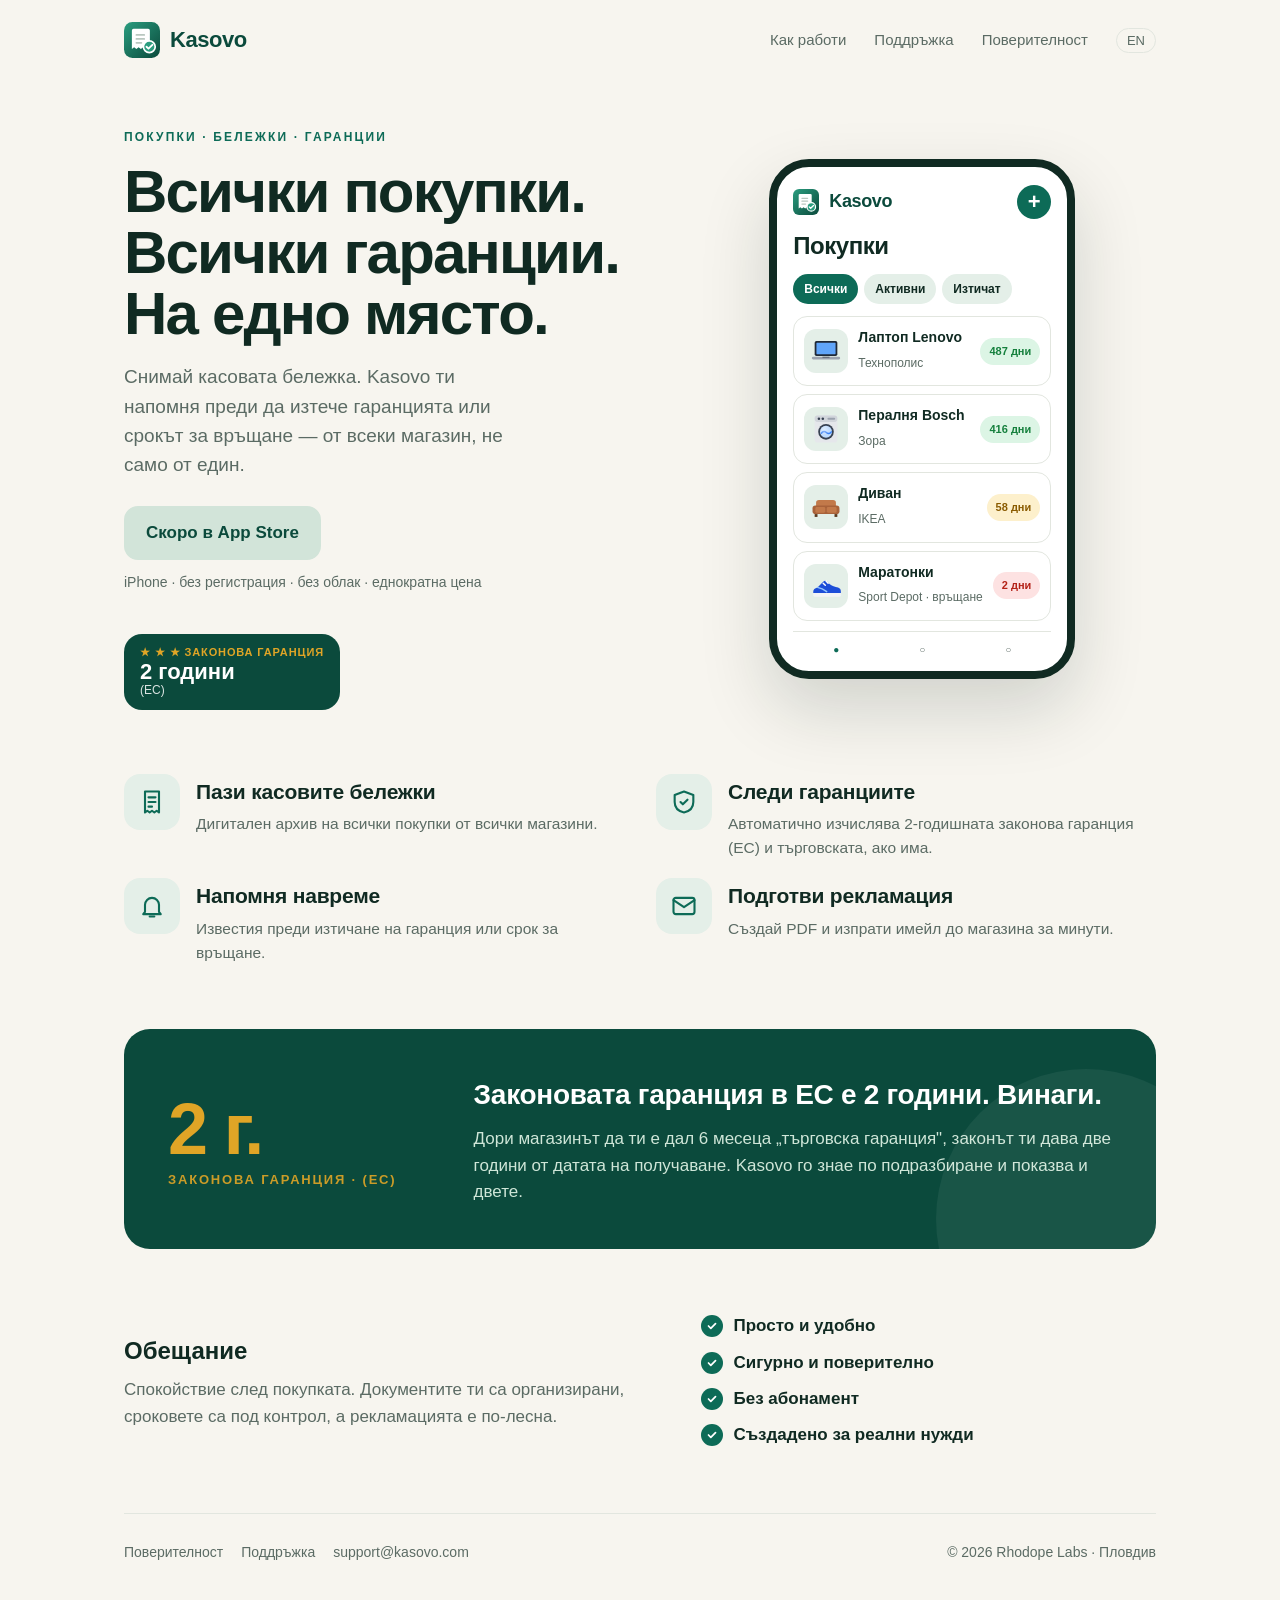
==== index.html @ fcde876b "Update index.html" ====
<!DOCTYPE html>
<html lang="bg">
<head>
<meta charset="utf-8">
<meta name="viewport" content="width=device-width, initial-scale=1">
<title>Kasovo — Касови бележки и гаранции</title>
<meta name="description" content="Всички покупки. Всички гаранции. На едно място. Kasovo пази касовите ти бележки и ти напомня преди да изтече гаранцията или срокът за връщане.">
<link rel="icon" href="favicon.svg" type="image/svg+xml">
<style>
  :root{--ink:#102a22;--muted:#5b6b64;--bg:#f7f5ef;--mint:#e4efe8;--mint2:#d2e4d9;--green:#0d6b57;--green-d:#0b4a3c;--green-l:#2a9d7f;--line:#e2e6df;--amber:#e0a526;--red:#dc2626}
  *{box-sizing:border-box}
  html,body{margin:0;background:var(--bg);color:var(--ink);font:17px/1.55 -apple-system,BlinkMacSystemFont,"Segoe UI",Inter,Roboto,sans-serif}
  a{color:var(--green);text-decoration:none}
  .wrap{max-width:1080px;margin:0 auto;padding:0 24px}
  header{display:flex;align-items:center;justify-content:space-between;padding:22px 0}
  .logo{display:flex;align-items:center;gap:10px;font-weight:800;font-size:22px;color:var(--green-d);letter-spacing:-.02em}
  .logo svg{width:36px;height:36px}
  nav{margin-left:auto;padding-left:48px}
  nav a{margin-left:28px;color:var(--muted);font-size:15px;font-weight:500}
  .lang{border:1px solid var(--line);border-radius:999px;padding:4px 10px;font-size:13px}
  .hero{display:grid;grid-template-columns:1.05fr .95fr;gap:48px;align-items:center;padding:48px 0 64px;position:relative}
  .hero::before{content:"";position:absolute;right:-60px;top:-20px;width:460px;height:460px;border-radius:38% 62% 55% 45%/45% 40% 60% 55%;background:var(--mint);z-index:-1;transform:rotate(-8deg)}
  .tag{font-size:12px;letter-spacing:.18em;font-weight:700;color:var(--green);margin:0 0 14px}
  h1{font-size:clamp(36px,5.2vw,60px);line-height:1.02;letter-spacing:-.03em;margin:0 0 18px;font-weight:800;color:var(--ink)}
  h1 .u{position:relative;white-space:nowrap}
  h1 .u::after{content:"";position:absolute;left:-2px;right:-2px;bottom:-4px;height:12px;border-radius:6px;background:var(--amber);opacity:.55;z-index:-1;transform:rotate(-1deg)}
  .sub{font-size:19px;color:var(--muted);margin:0 0 26px;max-width:36ch}
  .cta{display:inline-flex;align-items:center;gap:10px;background:var(--green-d);color:#fff;padding:14px 22px;border-radius:14px;font-weight:700}
  .cta.soon{background:var(--mint2);color:var(--green-d)}
  .note{font-size:14px;color:var(--muted);margin-top:12px}
  .badge{display:inline-flex;flex-direction:column;align-items:flex-start;gap:0;margin-top:26px;background:var(--green-d);color:#fff;border-radius:18px;padding:12px 16px;line-height:1.15}
  .badge small{font-size:11px;letter-spacing:.08em;color:var(--amber);font-weight:700}
  .badge b{font-size:22px;font-weight:800}
  .badge i{font-style:normal;font-size:12px;opacity:.85}
  .phone{background:#fff;border:8px solid #102a22;border-radius:40px;padding:18px 16px 14px;box-shadow:0 30px 70px rgba(15,31,23,.16);max-width:360px;margin:0 auto}
  .ph-top{display:flex;justify-content:space-between;align-items:center;margin-bottom:8px}
  .ph-top .logo{font-size:18px}.ph-top .logo svg{width:26px;height:26px}
  .plus{width:34px;height:34px;border-radius:50%;background:var(--green);color:#fff;display:grid;place-items:center;font-size:22px;font-weight:700;line-height:1}
  .ph-h{font-size:24px;font-weight:800;margin:4px 0 10px;letter-spacing:-.02em}
  .chips{display:flex;gap:6px;margin-bottom:12px}
  .chips span{font-size:12px;font-weight:600;padding:6px 11px;border-radius:999px;background:var(--mint)}
  .chips span.on{background:var(--green);color:#fff}
  .row{display:flex;align-items:center;gap:10px;padding:10px 10px;border:1px solid var(--line);border-radius:14px;margin-bottom:8px;background:#fff}
  .th{width:44px;height:44px;border-radius:12px;background:var(--mint);display:grid;place-items:center;flex:0 0 44px}.th svg{width:34px;height:34px}
  .rt{flex:1;min-width:0}.rt b{display:block;font-size:14px}.rt span{font-size:12px;color:var(--muted)}
  .pill{font-size:11px;font-weight:800;padding:5px 9px;border-radius:999px;white-space:nowrap}
  .g{background:#dcf5e5;color:#15803d}.a{background:#fdf0cc;color:#8a5b00}.r{background:#fde2e2;color:#b42318}
  .ph-nav{display:flex;justify-content:space-around;margin-top:10px;padding-top:10px;border-top:1px solid var(--line);font-size:10px;color:var(--muted)}
  .ph-nav b{color:var(--green)}
  .feats{display:grid;grid-template-columns:repeat(2,1fr);gap:18px 32px;padding:0 0 64px}
  .feat{display:flex;gap:16px;align-items:flex-start}
  .ic{flex:0 0 56px;height:56px;border-radius:16px;background:var(--mint);display:grid;place-items:center}
  .ic svg{width:28px;height:28px;fill:none;stroke:var(--green);stroke-width:1.8;stroke-linecap:round;stroke-linejoin:round}
  .feat h3{margin:2px 0 4px;font-size:21px;letter-spacing:-.01em}
  .feat p{margin:0;color:var(--muted);font-size:15.5px}
  .law{background:var(--green-d);color:#fff;border-radius:26px;padding:44px;margin-bottom:64px;display:grid;grid-template-columns:.6fr 1.4fr;gap:32px;align-items:center;position:relative;overflow:hidden}
  .law::after{content:"";position:absolute;right:-80px;bottom:-120px;width:300px;height:300px;border-radius:50%;background:rgba(255,255,255,.06)}
  .law h2{margin:0 0 10px;font-size:28px;letter-spacing:-.01em}
  .law p{margin:0;color:#cfe6d8}
  .law .big{font-size:72px;font-weight:900;line-height:1;color:var(--amber);letter-spacing:-.03em}
  .law .big small{display:block;font-size:13px;letter-spacing:.14em;color:var(--amber);opacity:.9;margin-top:8px;font-weight:700}
  .vals{display:grid;grid-template-columns:1.2fr 1fr;gap:32px;padding:0 0 64px;align-items:center}
  .vals h2{margin:0 0 8px;font-size:24px}.vals p{margin:0;color:var(--muted)}
  .vals ul{list-style:none;margin:0;padding:0;display:grid;gap:10px}
  .vals li{display:flex;align-items:center;gap:10px;font-weight:600}
  .vals li::before{content:"";width:22px;height:22px;border-radius:50%;background:var(--green) url('data:image/svg+xml;utf8,<svg xmlns=%22http://www.w3.org/2000/svg%22 viewBox=%220 0 24 24%22 fill=%22none%22 stroke=%22white%22 stroke-width=%223%22 stroke-linecap=%22round%22 stroke-linejoin=%22round%22><path d=%22M6 12l4 4 8-8%22/></svg>') center/14px no-repeat;flex:0 0 22px}
  footer{border-top:1px solid var(--line);padding:28px 0 48px;color:var(--muted);font-size:14px;display:flex;justify-content:space-between;flex-wrap:wrap;gap:12px}
  footer a{color:var(--muted);margin-right:18px}
  @media(max-width:860px){.hero,.law,.vals{grid-template-columns:1fr}.feats{grid-template-columns:1fr}nav a{margin-left:12px}.hero::before{display:none}}
</style>
</head>
<body>
<div class="wrap">
  <header>
    <a class="logo" href="/"><svg viewBox="0 0 64 64" aria-hidden="true"><defs><linearGradient id="lg" x1="0" y1="0" x2="1" y2="1"><stop offset="0" stop-color="#2a9d7f"/><stop offset="1" stop-color="#0b4a3c"/></linearGradient></defs><rect width="64" height="64" rx="15" fill="url(#lg)"/><path d="M17 12h26a3 3 0 0 1 3 3v33l-4-3-4 3-4-3-4 3-4-3-4 3-4-3-4 3V15a3 3 0 0 1 3-3z" fill="#fff"/><path d="M22 23h14M22 30h14M22 37h9" stroke="#b9c7c0" stroke-width="3" stroke-linecap="round"/><circle cx="45" cy="44" r="10.5" fill="#2a9d7f" stroke="#fff" stroke-width="3"/><path d="M40 44l3.5 3.5 7-7" stroke="#fff" stroke-width="3.2" fill="none" stroke-linecap="round" stroke-linejoin="round"/></svg>Kasovo</a>
    <nav><a href="#how">Как работи</a><a href="support.html">Поддръжка</a><a href="privacy.html">Поверителност</a><a class="lang" href="en/">EN</a></nav>
  </header>

  <section class="hero">
    <div>
      <p class="tag">ПОКУПКИ · БЕЛЕЖКИ · ГАРАНЦИИ</p>
      <h1>Всички покупки.<br>Всички гаранции.<br><span class="u">На едно място.</span></h1>
      <p class="sub">Снимай касовата бележка. Kasovo ти напомня преди да изтече гаранцията или срокът за връщане — от всеки магазин, не само от един.</p>
      <span class="cta soon">Скоро в App Store</span>
      <p class="note">iPhone · без регистрация · без облак · еднократна цена</p>
      <div class="badge"><small>★ ★ ★ ЗАКОНОВА ГАРАНЦИЯ</small><b>2 години</b><i>(ЕС)</i></div>
    </div>
    <div class="phone">
      <div class="ph-top"><span class="logo"><svg viewBox="0 0 64 64" aria-hidden="true"><defs><linearGradient id="lg2" x1="0" y1="0" x2="1" y2="1"><stop offset="0" stop-color="#2a9d7f"/><stop offset="1" stop-color="#0b4a3c"/></linearGradient></defs><rect width="64" height="64" rx="15" fill="url(#lg2)"/><path d="M17 12h26a3 3 0 0 1 3 3v33l-4-3-4 3-4-3-4 3-4-3-4 3-4-3-4 3V15a3 3 0 0 1 3-3z" fill="#fff"/><path d="M22 23h14M22 30h14M22 37h9" stroke="#b9c7c0" stroke-width="3" stroke-linecap="round"/><circle cx="45" cy="44" r="10.5" fill="#2a9d7f" stroke="#fff" stroke-width="3"/><path d="M40 44l3.5 3.5 7-7" stroke="#fff" stroke-width="3.2" fill="none" stroke-linecap="round" stroke-linejoin="round"/></svg>Kasovo</span><span class="plus">+</span></div>
      <div class="ph-h">Покупки</div>
      <div class="chips"><span class="on">Всички</span><span>Активни</span><span>Изтичат</span></div>
      <div class="row"><div class="th"><svg viewBox="0 0 48 48"><rect x="8" y="10" width="32" height="21" rx="2.5" fill="#1f2937"/><rect x="10.5" y="12.5" width="27" height="16" rx="1" fill="#60a5fa"/><rect x="4" y="32" width="40" height="4" rx="2" fill="#9ca3af"/><rect x="19" y="32" width="10" height="2" fill="#6b7280"/></svg></div><div class="rt"><b>Лаптоп Lenovo</b><span>Технополис</span></div><span class="pill g">487 дни</span></div><div class="row"><div class="th"><svg viewBox="0 0 48 48"><defs><radialGradient id="gl" cx=".35" cy=".3"><stop offset="0" stop-color="#fff"/><stop offset="1" stop-color="#fff" stop-opacity="0"/></radialGradient></defs><rect x="8" y="5" width="32" height="38" rx="4" fill="#e5e7eb"/><rect x="8" y="5" width="32" height="9" rx="4" fill="#d1d5db"/><circle cx="14" cy="9.5" r="1.8" fill="#374151"/><circle cx="19.5" cy="9.5" r="1.8" fill="#374151"/><rect x="26" y="8" width="11" height="3" rx="1.5" fill="#9ca3af"/><circle cx="24" cy="28" r="11" fill="#374151"/><circle cx="24" cy="28" r="8.5" fill="#bfdbfe"/><path d="M17.5 30c2-3 5-3 7-1s5 2 7-1" stroke="#3b82f6" stroke-width="2" fill="none" stroke-linecap="round"/><circle cx="24" cy="28" r="8.5" fill="url(#gl)" opacity=".5"/></svg></div><div class="rt"><b>Пералня Bosch</b><span>Зора</span></div><span class="pill g">416 дни</span></div><div class="row"><div class="th"><svg viewBox="0 0 48 48"><rect x="10" y="14" width="28" height="12" rx="4" fill="#c2794a"/><rect x="5" y="22" width="38" height="12" rx="4" fill="#a8623a"/><rect x="9" y="24" width="14" height="8" rx="2" fill="#c2794a"/><rect x="25" y="24" width="14" height="8" rx="2" fill="#c2794a"/><rect x="8" y="34" width="4" height="4" fill="#5b3a21"/><rect x="36" y="34" width="4" height="4" fill="#5b3a21"/></svg></div><div class="rt"><b>Диван</b><span>IKEA</span></div><span class="pill a">58 дни</span></div><div class="row"><div class="th"><svg viewBox="0 0 48 48"><path d="M6 32c0-3 2-5 6-6l8-8c2-2 4-2 6 0l3 3c3 3 8 4 12 5 3 1 4 3 4 6v2H6z" fill="#1d4ed8"/><path d="M6 34h39v3a2 2 0 0 1-2 2H8a2 2 0 0 1-2-2z" fill="#f3f4f6"/><path d="M20 20l3 3M24 17l3 3" stroke="#fff" stroke-width="2" stroke-linecap="round"/><path d="M12 26c5 1 9 3 13 6" stroke="#93c5fd" stroke-width="2" fill="none" stroke-linecap="round"/></svg></div><div class="rt"><b>Маратонки</b><span>Sport Depot · връщане</span></div><span class="pill r">2 дни</span></div>
      <div class="ph-nav"><b>●</b><span>○</span><span>○</span></div>
    </div>
  </section>

  <section class="feats" id="how"><div class="feat"><div class="ic"><svg viewBox="0 0 24 24"><path d="M6 3h12v18l-2-1.5L14 21l-2-1.5L10 21l-2-1.5L6 21z"/><path d="M9 8h6M9 12h6M9 16h3"/></svg></div><div><h3>Пази касовите бележки</h3><p>Дигитален архив на всички покупки от всички магазини.</p></div></div><div class="feat"><div class="ic"><svg viewBox="0 0 24 24"><path d="M12 3l8 3v6c0 5-3.5 8-8 9-4.5-1-8-4-8-9V6z"/><path d="M9 12l2 2 4-4"/></svg></div><div><h3>Следи гаранциите</h3><p>Автоматично изчислява 2-годишната законова гаранция (ЕС) и търговската, ако има.</p></div></div><div class="feat"><div class="ic"><svg viewBox="0 0 24 24"><path d="M6 17V11a6 6 0 0 1 12 0v6l1.5 2h-15z"/><path d="M10 21h4"/></svg></div><div><h3>Напомня навреме</h3><p>Известия преди изтичане на гаранция или срок за връщане.</p></div></div><div class="feat"><div class="ic"><svg viewBox="0 0 24 24"><rect x="3" y="5" width="18" height="14" rx="2"/><path d="M3 7l9 6 9-6"/></svg></div><div><h3>Подготви рекламация</h3><p>Създай PDF и изпрати имейл до магазина за минути.</p></div></div></section>

  <section class="law">
    <div><div class="big">2 г.<small>ЗАКОНОВА ГАРАНЦИЯ · (ЕС)</small></div></div>
    <div><h2>Законовата гаранция в ЕС е 2 години. Винаги.</h2><p>Дори магазинът да ти е дал 6 месеца „търговска гаранция", законът ти дава две години от датата на получаване. Kasovo го знае по подразбиране и показва и двете.</p></div>
  </section>

  <section class="vals">
    <div><h2>Обещание</h2><p>Спокойствие след покупката. Документите ти са организирани, сроковете са под контрол, а рекламацията е по-лесна.</p></div>
    <ul><li>Просто и удобно</li><li>Сигурно и поверително</li><li>Без абонамент</li><li>Създадено за реални нужди</li></ul>
  </section>

  <footer>
    <div><a href="privacy.html">Поверителност</a><a href="support.html">Поддръжка</a><a href="mailto:support@kasovo.com">support@kasovo.com</a></div>
    <div>© 2026 Rhodope Labs · Пловдив</div>
  </footer>
</div>
</body>
</html>
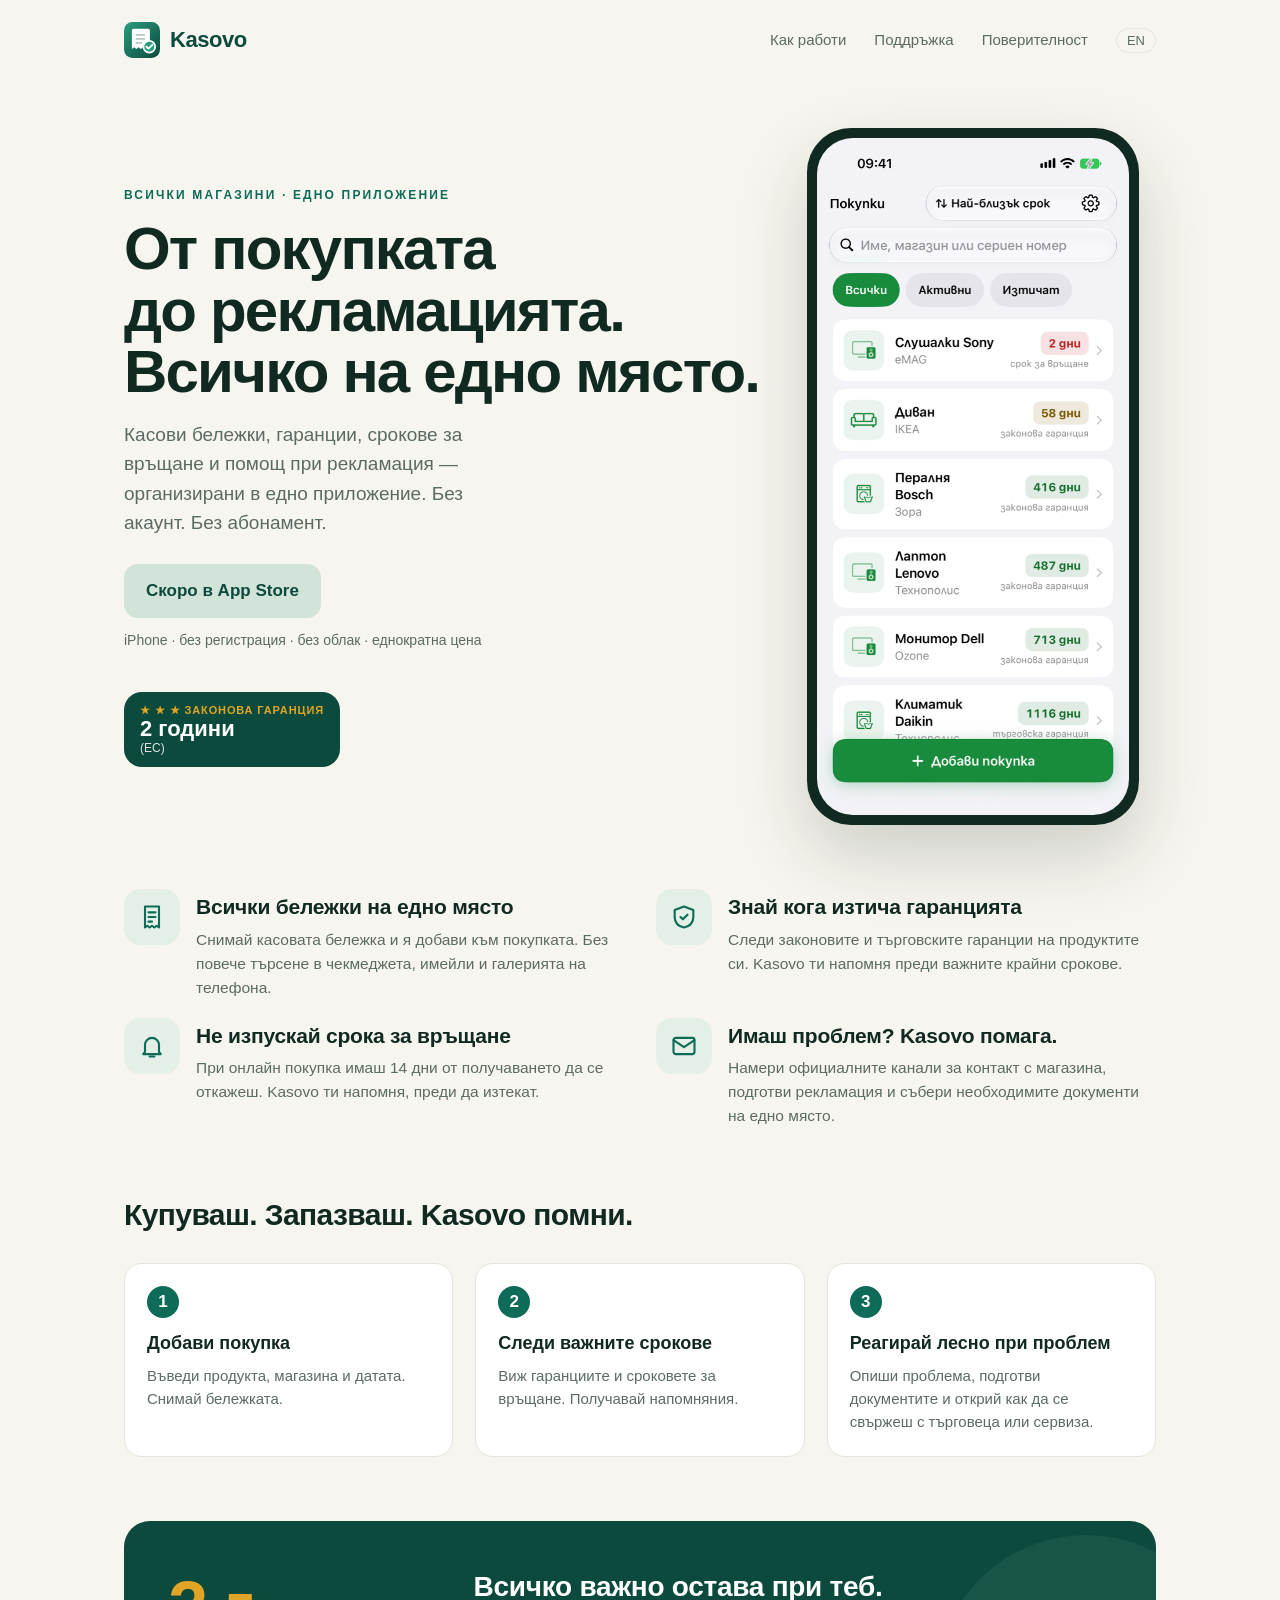
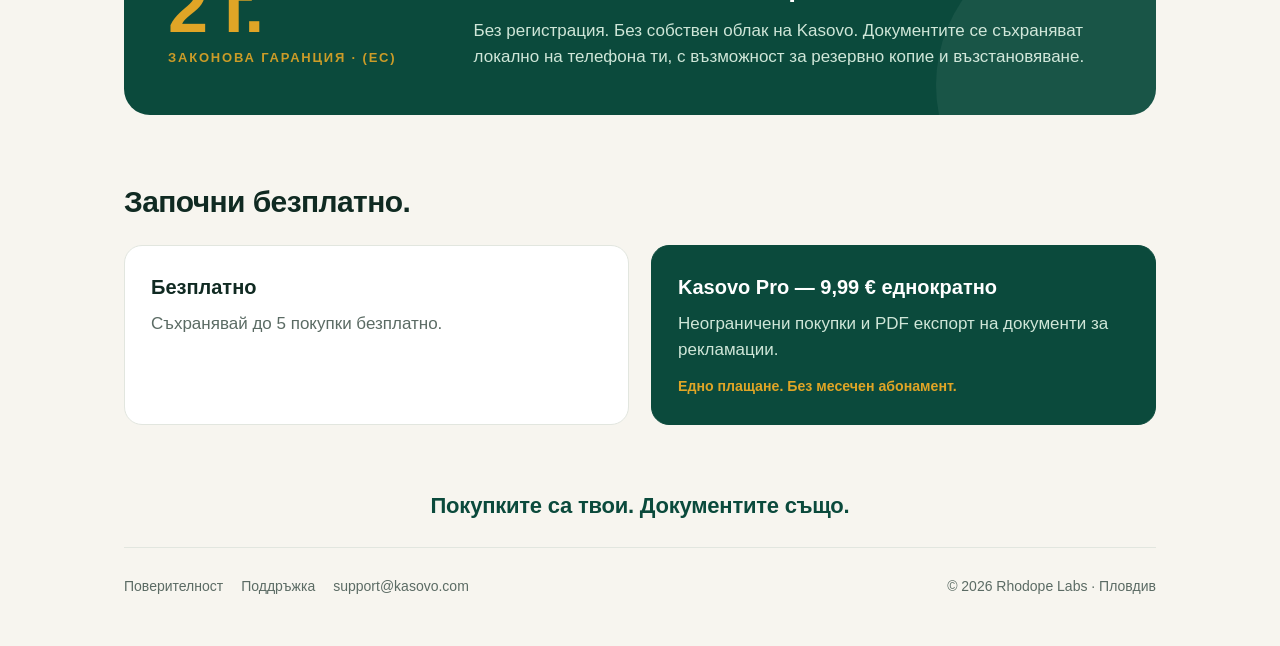
==== commit 1f707d88: "Update index.html" ====
--- a/index.html
+++ b/index.html
@@ -32,21 +32,8 @@
   .badge small{font-size:11px;letter-spacing:.08em;color:var(--amber);font-weight:700}
   .badge b{font-size:22px;font-weight:800}
   .badge i{font-style:normal;font-size:12px;opacity:.85}
-  .phone{background:#fff;border:8px solid #102a22;border-radius:40px;padding:18px 16px 14px;box-shadow:0 30px 70px rgba(15,31,23,.16);max-width:360px;margin:0 auto}
-  .ph-top{display:flex;justify-content:space-between;align-items:center;margin-bottom:8px}
-  .ph-top .logo{font-size:18px}.ph-top .logo svg{width:26px;height:26px}
-  .plus{width:34px;height:34px;border-radius:50%;background:var(--green);color:#fff;display:grid;place-items:center;font-size:22px;font-weight:700;line-height:1}
-  .ph-h{font-size:24px;font-weight:800;margin:4px 0 10px;letter-spacing:-.02em}
-  .chips{display:flex;gap:6px;margin-bottom:12px}
-  .chips span{font-size:12px;font-weight:600;padding:6px 11px;border-radius:999px;background:var(--mint)}
-  .chips span.on{background:var(--green);color:#fff}
-  .row{display:flex;align-items:center;gap:10px;padding:10px 10px;border:1px solid var(--line);border-radius:14px;margin-bottom:8px;background:#fff}
-  .th{width:44px;height:44px;border-radius:12px;background:var(--mint);display:grid;place-items:center;flex:0 0 44px}.th svg{width:34px;height:34px}
-  .rt{flex:1;min-width:0}.rt b{display:block;font-size:14px}.rt span{font-size:12px;color:var(--muted)}
-  .pill{font-size:11px;font-weight:800;padding:5px 9px;border-radius:999px;white-space:nowrap}
-  .g{background:#dcf5e5;color:#15803d}.a{background:#fdf0cc;color:#8a5b00}.r{background:#fde2e2;color:#b42318}
-  .ph-nav{display:flex;justify-content:space-around;margin-top:10px;padding-top:10px;border-top:1px solid var(--line);font-size:10px;color:var(--muted)}
-  .ph-nav b{color:var(--green)}
+  .shot{max-width:340px;margin:0 auto;border-radius:44px;padding:10px;background:#102a22;box-shadow:0 30px 70px rgba(15,31,23,.18)}
+  .shot img{display:block;width:100%;height:auto;border-radius:36px}
   .feats{display:grid;grid-template-columns:repeat(2,1fr);gap:18px 32px;padding:0 0 64px}
   .feat{display:flex;gap:16px;align-items:flex-start}
   .ic{flex:0 0 56px;height:56px;border-radius:16px;background:var(--mint);display:grid;place-items:center}
@@ -59,14 +46,20 @@
   .law p{margin:0;color:#cfe6d8}
   .law .big{font-size:72px;font-weight:900;line-height:1;color:var(--amber);letter-spacing:-.03em}
   .law .big small{display:block;font-size:13px;letter-spacing:.14em;color:var(--amber);opacity:.9;margin-top:8px;font-weight:700}
-  .vals{display:grid;grid-template-columns:1.2fr 1fr;gap:32px;padding:0 0 64px;align-items:center}
-  .vals h2{margin:0 0 8px;font-size:24px}.vals p{margin:0;color:var(--muted)}
-  .vals ul{list-style:none;margin:0;padding:0;display:grid;gap:10px}
-  .vals li{display:flex;align-items:center;gap:10px;font-weight:600}
-  .vals li::before{content:"";width:22px;height:22px;border-radius:50%;background:var(--green) url('data:image/svg+xml;utf8,<svg xmlns=%22http://www.w3.org/2000/svg%22 viewBox=%220 0 24 24%22 fill=%22none%22 stroke=%22white%22 stroke-width=%223%22 stroke-linecap=%22round%22 stroke-linejoin=%22round%22><path d=%22M6 12l4 4 8-8%22/></svg>') center/14px no-repeat;flex:0 0 22px}
+  .how{padding:0 0 64px}.how h2{font-size:30px;letter-spacing:-.02em;margin:0 0 24px}
+  .steps{display:grid;grid-template-columns:repeat(3,1fr);gap:22px}
+  .step{background:#fff;border:1px solid var(--line);border-radius:18px;padding:22px}
+  .step .n{display:inline-grid;place-items:center;width:32px;height:32px;border-radius:50%;background:var(--green);color:#fff;font-weight:800;margin-bottom:12px}
+  .step h3{margin:0 0 6px;font-size:18px}.step p{margin:0;color:var(--muted);font-size:15px}
+  .price{padding:0 0 64px}.price h2{font-size:30px;letter-spacing:-.02em;margin:0 0 20px}
+  .plans{display:grid;grid-template-columns:1fr 1fr;gap:22px}
+  .plan{background:#fff;border:1px solid var(--line);border-radius:18px;padding:26px}
+  .plan h3{margin:0 0 8px;font-size:20px}.plan p{margin:0;color:var(--muted)}.plan small{display:block;margin-top:12px;color:var(--green-d);font-weight:700}
+  .plan.pro{background:var(--green-d);color:#fff;border-color:var(--green-d)}.plan.pro p{color:#cfe6d8}.plan.pro small{color:var(--amber)}
+  .foottag{text-align:center;font-weight:800;font-size:22px;letter-spacing:-.01em;color:var(--green-d);margin:0 0 24px}
   footer{border-top:1px solid var(--line);padding:28px 0 48px;color:var(--muted);font-size:14px;display:flex;justify-content:space-between;flex-wrap:wrap;gap:12px}
   footer a{color:var(--muted);margin-right:18px}
-  @media(max-width:860px){.hero,.law,.vals{grid-template-columns:1fr}.feats{grid-template-columns:1fr}nav a{margin-left:12px}.hero::before{display:none}}
+  @media(max-width:860px){.hero,.law,.plans{grid-template-columns:1fr}.feats,.steps{grid-template-columns:1fr}nav a{margin-left:12px}.hero::before{display:none}}
 </style>
 </head>
 <body>
@@ -78,34 +71,33 @@
 
   <section class="hero">
     <div>
-      <p class="tag">ПОКУПКИ · БЕЛЕЖКИ · ГАРАНЦИИ</p>
-      <h1>Всички покупки.<br>Всички гаранции.<br><span class="u">На едно място.</span></h1>
-      <p class="sub">Снимай касовата бележка. Kasovo ти напомня преди да изтече гаранцията или срокът за връщане — от всеки магазин, не само от един.</p>
+      <p class="tag">ВСИЧКИ МАГАЗИНИ · ЕДНО ПРИЛОЖЕНИЕ</p>
+      <h1>От покупката<br>до рекламацията.<br><span class="u">Всичко на едно място.</span></h1>
+      <p class="sub">Касови бележки, гаранции, срокове за връщане и помощ при рекламация — организирани в едно приложение. Без акаунт. Без абонамент.</p>
       <span class="cta soon">Скоро в App Store</span>
       <p class="note">iPhone · без регистрация · без облак · еднократна цена</p>
       <div class="badge"><small>★ ★ ★ ЗАКОНОВА ГАРАНЦИЯ</small><b>2 години</b><i>(ЕС)</i></div>
     </div>
-    <div class="phone">
-      <div class="ph-top"><span class="logo"><svg viewBox="0 0 64 64" aria-hidden="true"><defs><linearGradient id="lg2" x1="0" y1="0" x2="1" y2="1"><stop offset="0" stop-color="#2a9d7f"/><stop offset="1" stop-color="#0b4a3c"/></linearGradient></defs><rect width="64" height="64" rx="15" fill="url(#lg2)"/><path d="M17 12h26a3 3 0 0 1 3 3v33l-4-3-4 3-4-3-4 3-4-3-4 3-4-3-4 3V15a3 3 0 0 1 3-3z" fill="#fff"/><path d="M22 23h14M22 30h14M22 37h9" stroke="#b9c7c0" stroke-width="3" stroke-linecap="round"/><circle cx="45" cy="44" r="10.5" fill="#2a9d7f" stroke="#fff" stroke-width="3"/><path d="M40 44l3.5 3.5 7-7" stroke="#fff" stroke-width="3.2" fill="none" stroke-linecap="round" stroke-linejoin="round"/></svg>Kasovo</span><span class="plus">+</span></div>
-      <div class="ph-h">Покупки</div>
-      <div class="chips"><span class="on">Всички</span><span>Активни</span><span>Изтичат</span></div>
-      <div class="row"><div class="th"><svg viewBox="0 0 48 48"><rect x="8" y="10" width="32" height="21" rx="2.5" fill="#1f2937"/><rect x="10.5" y="12.5" width="27" height="16" rx="1" fill="#60a5fa"/><rect x="4" y="32" width="40" height="4" rx="2" fill="#9ca3af"/><rect x="19" y="32" width="10" height="2" fill="#6b7280"/></svg></div><div class="rt"><b>Лаптоп Lenovo</b><span>Технополис</span></div><span class="pill g">487 дни</span></div><div class="row"><div class="th"><svg viewBox="0 0 48 48"><defs><radialGradient id="gl" cx=".35" cy=".3"><stop offset="0" stop-color="#fff"/><stop offset="1" stop-color="#fff" stop-opacity="0"/></radialGradient></defs><rect x="8" y="5" width="32" height="38" rx="4" fill="#e5e7eb"/><rect x="8" y="5" width="32" height="9" rx="4" fill="#d1d5db"/><circle cx="14" cy="9.5" r="1.8" fill="#374151"/><circle cx="19.5" cy="9.5" r="1.8" fill="#374151"/><rect x="26" y="8" width="11" height="3" rx="1.5" fill="#9ca3af"/><circle cx="24" cy="28" r="11" fill="#374151"/><circle cx="24" cy="28" r="8.5" fill="#bfdbfe"/><path d="M17.5 30c2-3 5-3 7-1s5 2 7-1" stroke="#3b82f6" stroke-width="2" fill="none" stroke-linecap="round"/><circle cx="24" cy="28" r="8.5" fill="url(#gl)" opacity=".5"/></svg></div><div class="rt"><b>Пералня Bosch</b><span>Зора</span></div><span class="pill g">416 дни</span></div><div class="row"><div class="th"><svg viewBox="0 0 48 48"><rect x="10" y="14" width="28" height="12" rx="4" fill="#c2794a"/><rect x="5" y="22" width="38" height="12" rx="4" fill="#a8623a"/><rect x="9" y="24" width="14" height="8" rx="2" fill="#c2794a"/><rect x="25" y="24" width="14" height="8" rx="2" fill="#c2794a"/><rect x="8" y="34" width="4" height="4" fill="#5b3a21"/><rect x="36" y="34" width="4" height="4" fill="#5b3a21"/></svg></div><div class="rt"><b>Диван</b><span>IKEA</span></div><span class="pill a">58 дни</span></div><div class="row"><div class="th"><svg viewBox="0 0 48 48"><path d="M6 32c0-3 2-5 6-6l8-8c2-2 4-2 6 0l3 3c3 3 8 4 12 5 3 1 4 3 4 6v2H6z" fill="#1d4ed8"/><path d="M6 34h39v3a2 2 0 0 1-2 2H8a2 2 0 0 1-2-2z" fill="#f3f4f6"/><path d="M20 20l3 3M24 17l3 3" stroke="#fff" stroke-width="2" stroke-linecap="round"/><path d="M12 26c5 1 9 3 13 6" stroke="#93c5fd" stroke-width="2" fill="none" stroke-linecap="round"/></svg></div><div class="rt"><b>Маратонки</b><span>Sport Depot · връщане</span></div><span class="pill r">2 дни</span></div>
-      <div class="ph-nav"><b>●</b><span>○</span><span>○</span></div>
+    <div class="shot"><img src="home-bg.png" alt="Екранът „Покупки" в Kasovo" width="538" height="1170" loading="eager"></div>
+  </section>
+
+  <section class="feats" id="how"><div class="feat"><div class="ic"><svg viewBox="0 0 24 24"><path d="M6 3h12v18l-2-1.5L14 21l-2-1.5L10 21l-2-1.5L6 21z"/><path d="M9 8h6M9 12h6M9 16h3"/></svg></div><div><h3>Всички бележки на едно място</h3><p>Снимай касовата бележка и я добави към покупката. Без повече търсене в чекмеджета, имейли и галерията на телефона.</p></div></div><div class="feat"><div class="ic"><svg viewBox="0 0 24 24"><path d="M12 3l8 3v6c0 5-3.5 8-8 9-4.5-1-8-4-8-9V6z"/><path d="M9 12l2 2 4-4"/></svg></div><div><h3>Знай кога изтича гаранцията</h3><p>Следи законовите и търговските гаранции на продуктите си. Kasovo ти напомня преди важните крайни срокове.</p></div></div><div class="feat"><div class="ic"><svg viewBox="0 0 24 24"><path d="M6 17V11a6 6 0 0 1 12 0v6l1.5 2h-15z"/><path d="M10 21h4"/></svg></div><div><h3>Не изпускай срока за връщане</h3><p>При онлайн покупка имаш 14 дни от получаването да се откажеш. Kasovo ти напомня, преди да изтекат.</p></div></div><div class="feat"><div class="ic"><svg viewBox="0 0 24 24"><rect x="3" y="5" width="18" height="14" rx="2"/><path d="M3 7l9 6 9-6"/></svg></div><div><h3>Имаш проблем? Kasovo помага.</h3><p>Намери официалните канали за контакт с магазина, подготви рекламация и събери необходимите документи на едно място.</p></div></div></section>
+
+  <section class="how"><h2>Купуваш. Запазваш. Kasovo помни.</h2><div class="steps"><div class="step"><span class="n">1</span><h3>Добави покупка</h3><p>Въведи продукта, магазина и датата. Снимай бележката.</p></div><div class="step"><span class="n">2</span><h3>Следи важните срокове</h3><p>Виж гаранциите и сроковете за връщане. Получавай напомняния.</p></div><div class="step"><span class="n">3</span><h3>Реагирай лесно при проблем</h3><p>Опиши проблема, подготви документите и открий как да се свържеш с търговеца или сервиза.</p></div></div></section>
+
+  <section class="law">
+    <div><div class="big">2 г.<small>ЗАКОНОВА ГАРАНЦИЯ · (ЕС)</small></div></div>
+    <div><h2>Всичко важно остава при теб.</h2><p>Без регистрация. Без собствен облак на Kasovo. Документите се съхраняват локално на телефона ти, с възможност за резервно копие и възстановяване.</p></div>
+  </section>
+
+  <section class="price"><h2>Започни безплатно.</h2>
+    <div class="plans">
+      <div class="plan"><h3>Безплатно</h3><p>Съхранявай до 5 покупки безплатно.</p></div>
+      <div class="plan pro"><h3>Kasovo Pro — 9,99 € еднократно</h3><p>Неограничени покупки и PDF експорт на документи за рекламации.</p><small>Едно плащане. Без месечен абонамент.</small></div>
     </div>
   </section>
 
-  <section class="feats" id="how"><div class="feat"><div class="ic"><svg viewBox="0 0 24 24"><path d="M6 3h12v18l-2-1.5L14 21l-2-1.5L10 21l-2-1.5L6 21z"/><path d="M9 8h6M9 12h6M9 16h3"/></svg></div><div><h3>Пази касовите бележки</h3><p>Дигитален архив на всички покупки от всички магазини.</p></div></div><div class="feat"><div class="ic"><svg viewBox="0 0 24 24"><path d="M12 3l8 3v6c0 5-3.5 8-8 9-4.5-1-8-4-8-9V6z"/><path d="M9 12l2 2 4-4"/></svg></div><div><h3>Следи гаранциите</h3><p>Автоматично изчислява 2-годишната законова гаранция (ЕС) и търговската, ако има.</p></div></div><div class="feat"><div class="ic"><svg viewBox="0 0 24 24"><path d="M6 17V11a6 6 0 0 1 12 0v6l1.5 2h-15z"/><path d="M10 21h4"/></svg></div><div><h3>Напомня навреме</h3><p>Известия преди изтичане на гаранция или срок за връщане.</p></div></div><div class="feat"><div class="ic"><svg viewBox="0 0 24 24"><rect x="3" y="5" width="18" height="14" rx="2"/><path d="M3 7l9 6 9-6"/></svg></div><div><h3>Подготви рекламация</h3><p>Създай PDF и изпрати имейл до магазина за минути.</p></div></div></section>
-
-  <section class="law">
-    <div><div class="big">2 г.<small>ЗАКОНОВА ГАРАНЦИЯ · (ЕС)</small></div></div>
-    <div><h2>Законовата гаранция в ЕС е 2 години. Винаги.</h2><p>Дори магазинът да ти е дал 6 месеца „търговска гаранция", законът ти дава две години от датата на получаване. Kasovo го знае по подразбиране и показва и двете.</p></div>
-  </section>
-
-  <section class="vals">
-    <div><h2>Обещание</h2><p>Спокойствие след покупката. Документите ти са организирани, сроковете са под контрол, а рекламацията е по-лесна.</p></div>
-    <ul><li>Просто и удобно</li><li>Сигурно и поверително</li><li>Без абонамент</li><li>Създадено за реални нужди</li></ul>
-  </section>
-
+  <p class="foottag">Покупките са твои. Документите също.</p>
   <footer>
     <div><a href="privacy.html">Поверителност</a><a href="support.html">Поддръжка</a><a href="mailto:support@kasovo.com">support@kasovo.com</a></div>
     <div>© 2026 Rhodope Labs · Пловдив</div>
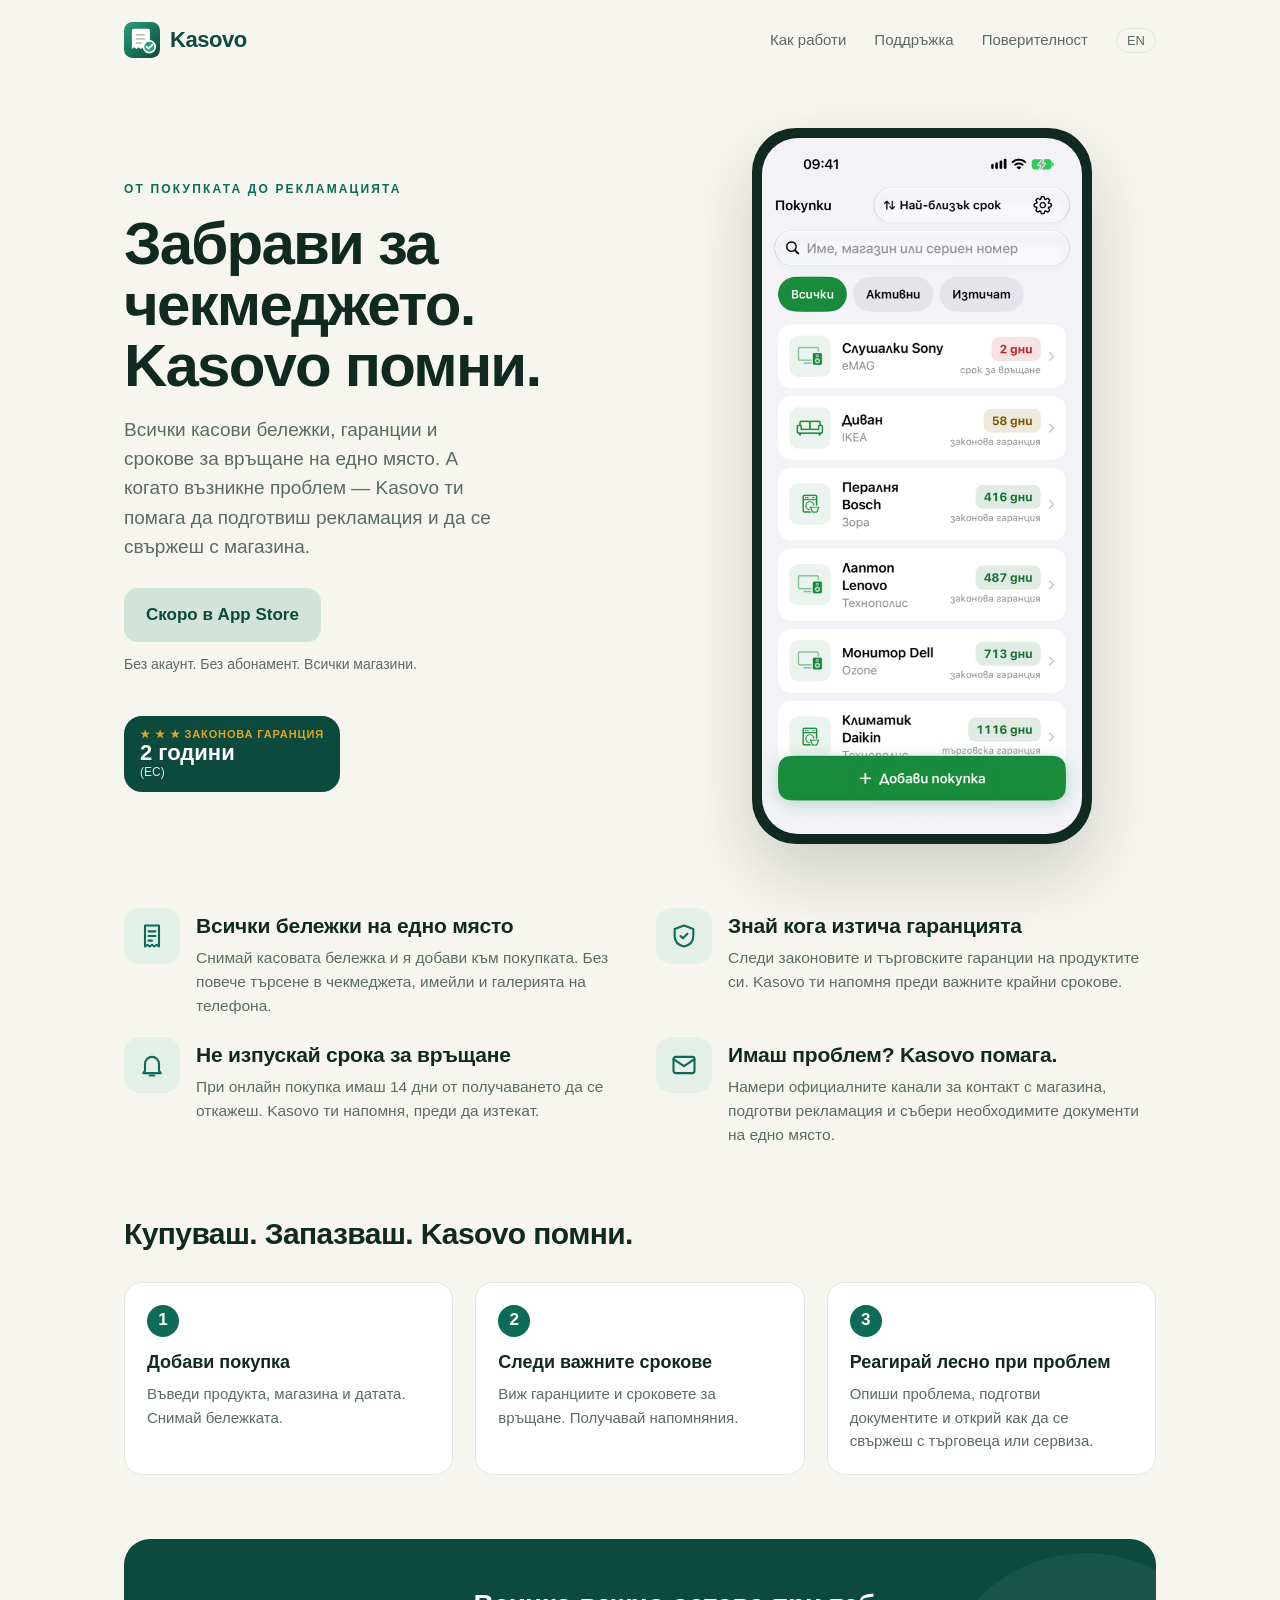
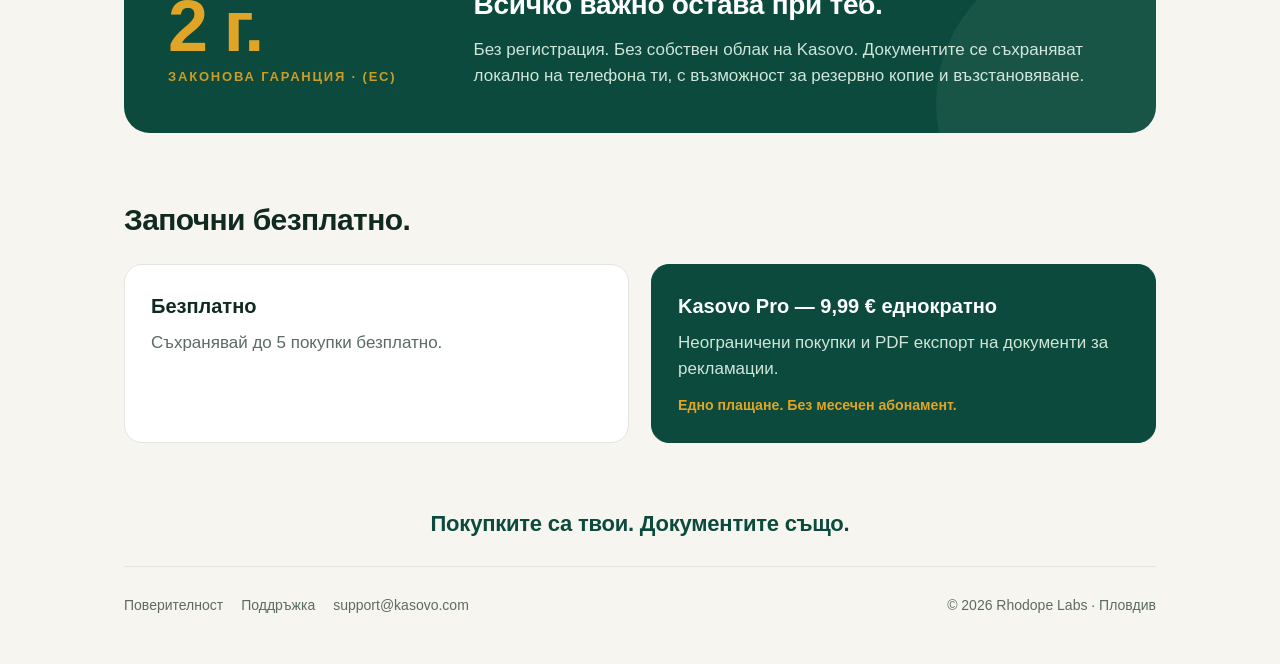
==== commit fe7e8e03: "Update index.html" ====
--- a/index.html
+++ b/index.html
@@ -71,11 +71,11 @@
 
   <section class="hero">
     <div>
-      <p class="tag">ВСИЧКИ МАГАЗИНИ · ЕДНО ПРИЛОЖЕНИЕ</p>
-      <h1>От покупката<br>до рекламацията.<br><span class="u">Всичко на едно място.</span></h1>
-      <p class="sub">Касови бележки, гаранции, срокове за връщане и помощ при рекламация — организирани в едно приложение. Без акаунт. Без абонамент.</p>
+      <p class="tag">ОТ ПОКУПКАТА ДО РЕКЛАМАЦИЯТА</p>
+      <h1>Забрави за<br>чекмеджето.<br><span class="u">Kasovo помни.</span></h1>
+      <p class="sub">Всички касови бележки, гаранции и срокове за връщане на едно място. А когато възникне проблем — Kasovo ти помага да подготвиш рекламация и да се свържеш с магазина.</p>
       <span class="cta soon">Скоро в App Store</span>
-      <p class="note">iPhone · без регистрация · без облак · еднократна цена</p>
+      <p class="note">Без акаунт. Без абонамент. Всички магазини.</p>
       <div class="badge"><small>★ ★ ★ ЗАКОНОВА ГАРАНЦИЯ</small><b>2 години</b><i>(ЕС)</i></div>
     </div>
     <div class="shot"><img src="home-bg.png" alt="Екранът „Покупки" в Kasovo" width="538" height="1170" loading="eager"></div>
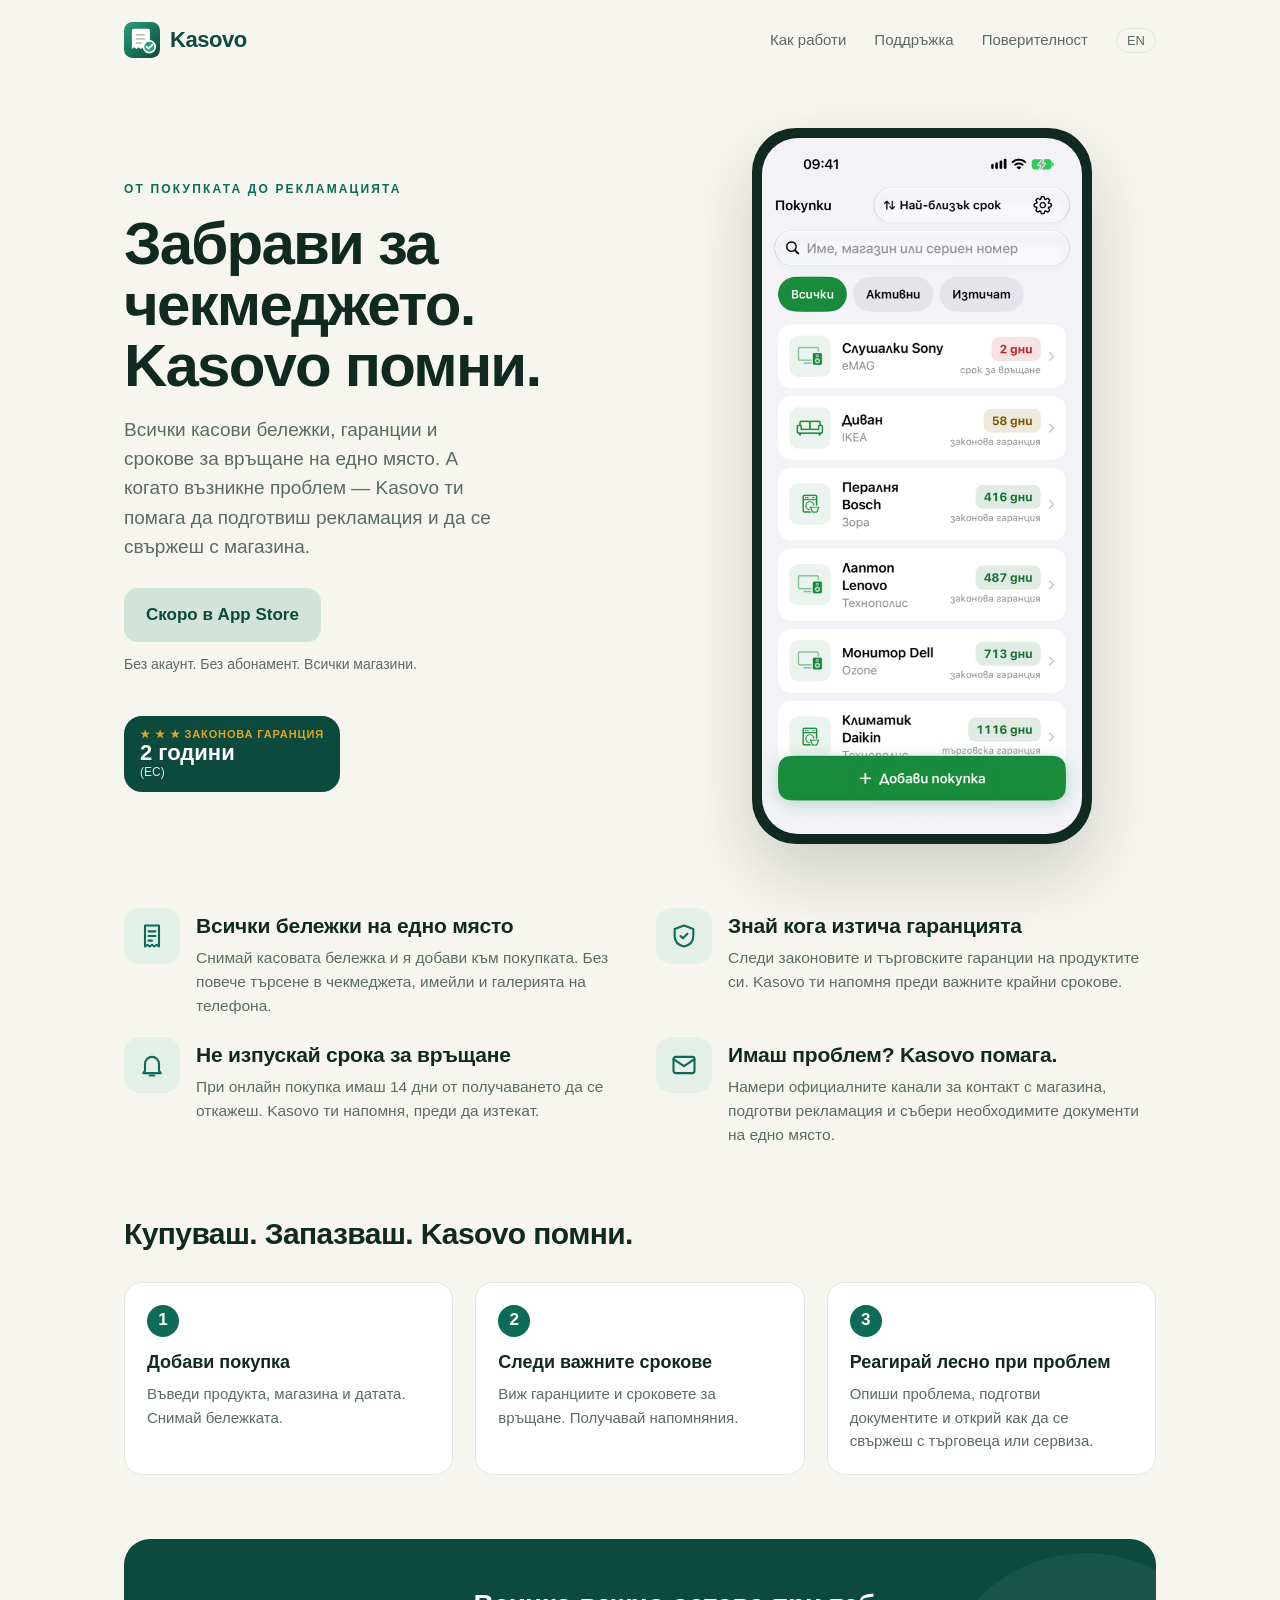
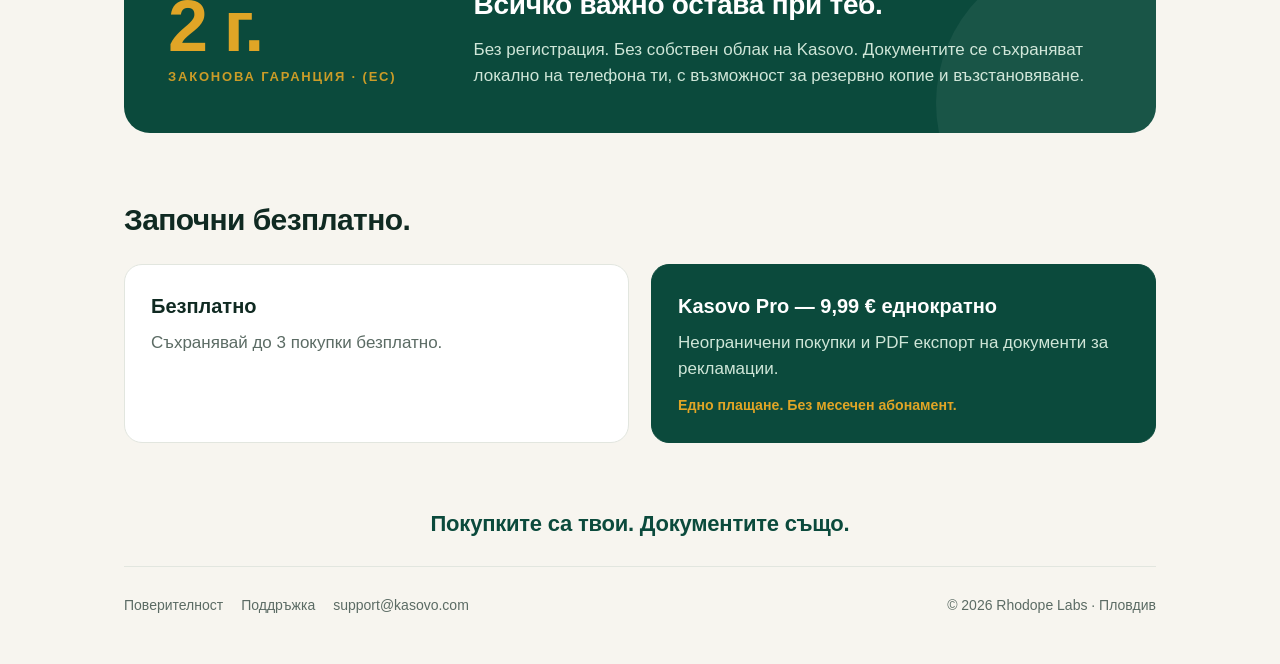
==== commit d7b9a1e5: "Update index.html" ====
--- a/index.html
+++ b/index.html
@@ -92,7 +92,7 @@
 
   <section class="price"><h2>Започни безплатно.</h2>
     <div class="plans">
-      <div class="plan"><h3>Безплатно</h3><p>Съхранявай до 5 покупки безплатно.</p></div>
+      <div class="plan"><h3>Безплатно</h3><p>Съхранявай до 3 покупки безплатно.</p></div>
       <div class="plan pro"><h3>Kasovo Pro — 9,99 € еднократно</h3><p>Неограничени покупки и PDF експорт на документи за рекламации.</p><small>Едно плащане. Без месечен абонамент.</small></div>
     </div>
   </section>
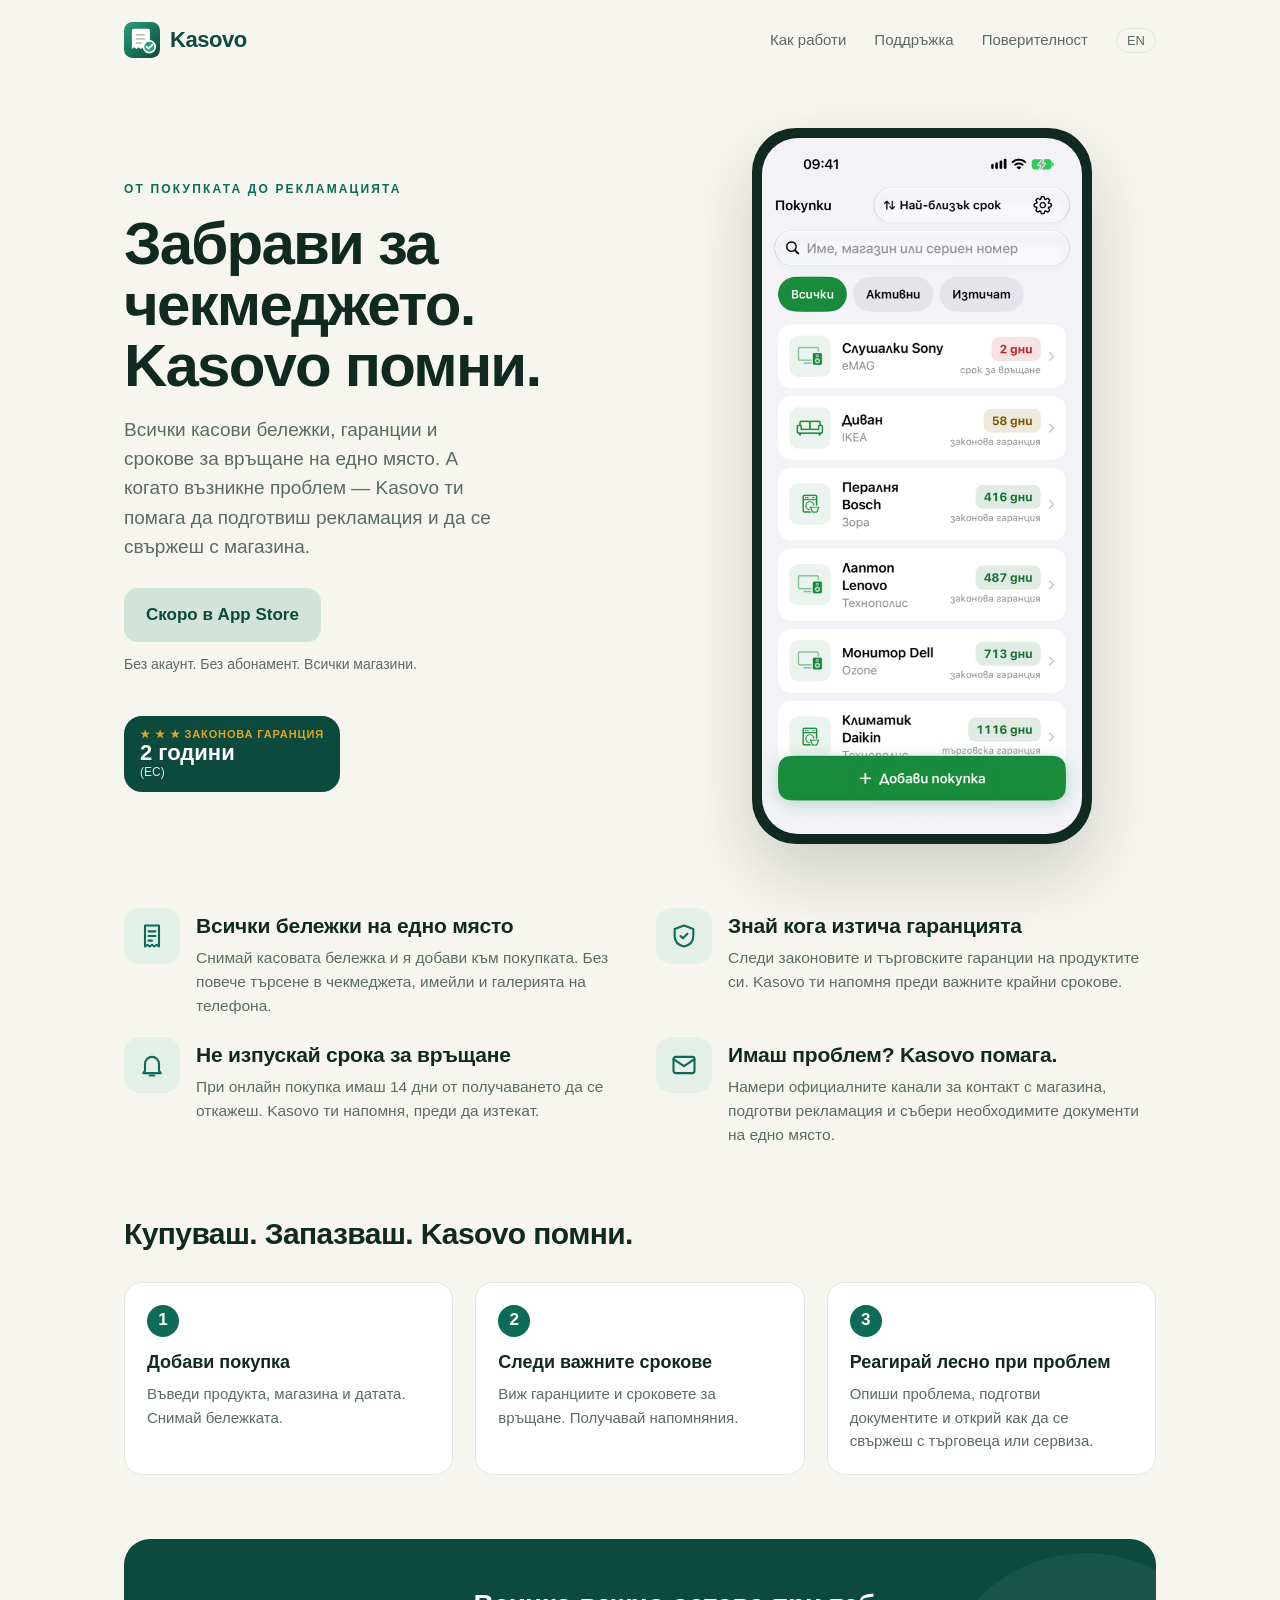
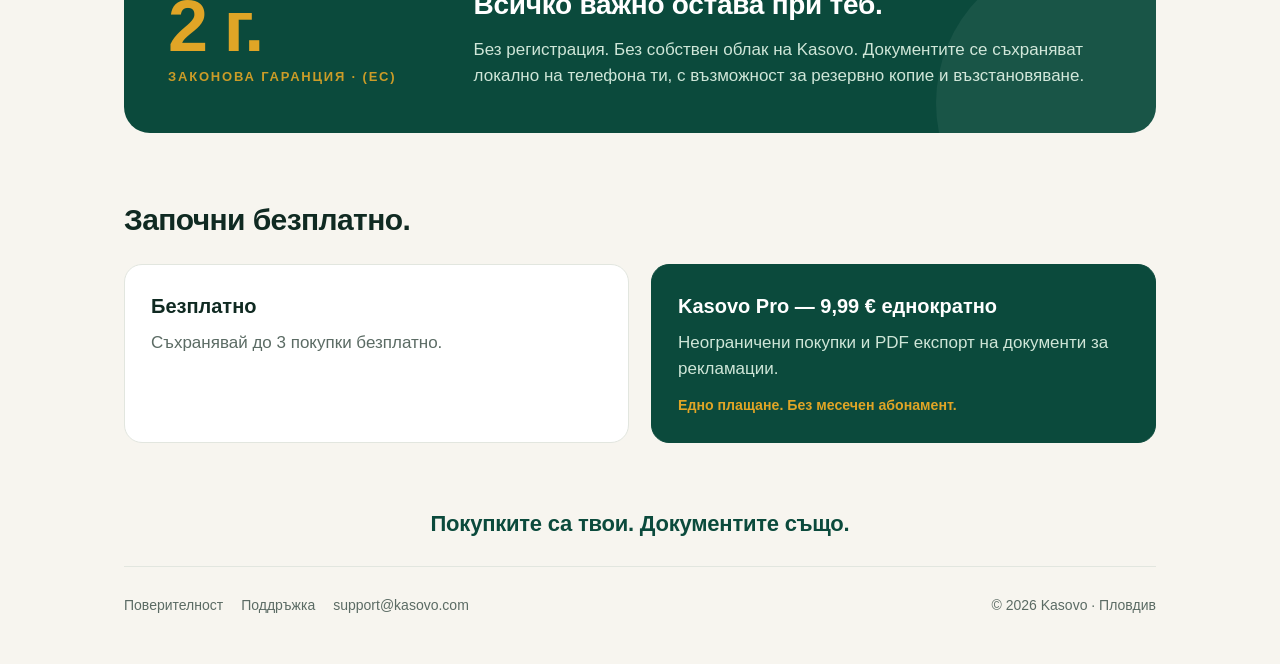
==== commit 58249b2d: "Update index.html" ====
--- a/index.html
+++ b/index.html
@@ -100,7 +100,7 @@
   <p class="foottag">Покупките са твои. Документите също.</p>
   <footer>
     <div><a href="privacy.html">Поверителност</a><a href="support.html">Поддръжка</a><a href="mailto:support@kasovo.com">support@kasovo.com</a></div>
-    <div>© 2026 Rhodope Labs · Пловдив</div>
+    <div>© 2026 Kasovo · Пловдив</div>
   </footer>
 </div>
 </body>
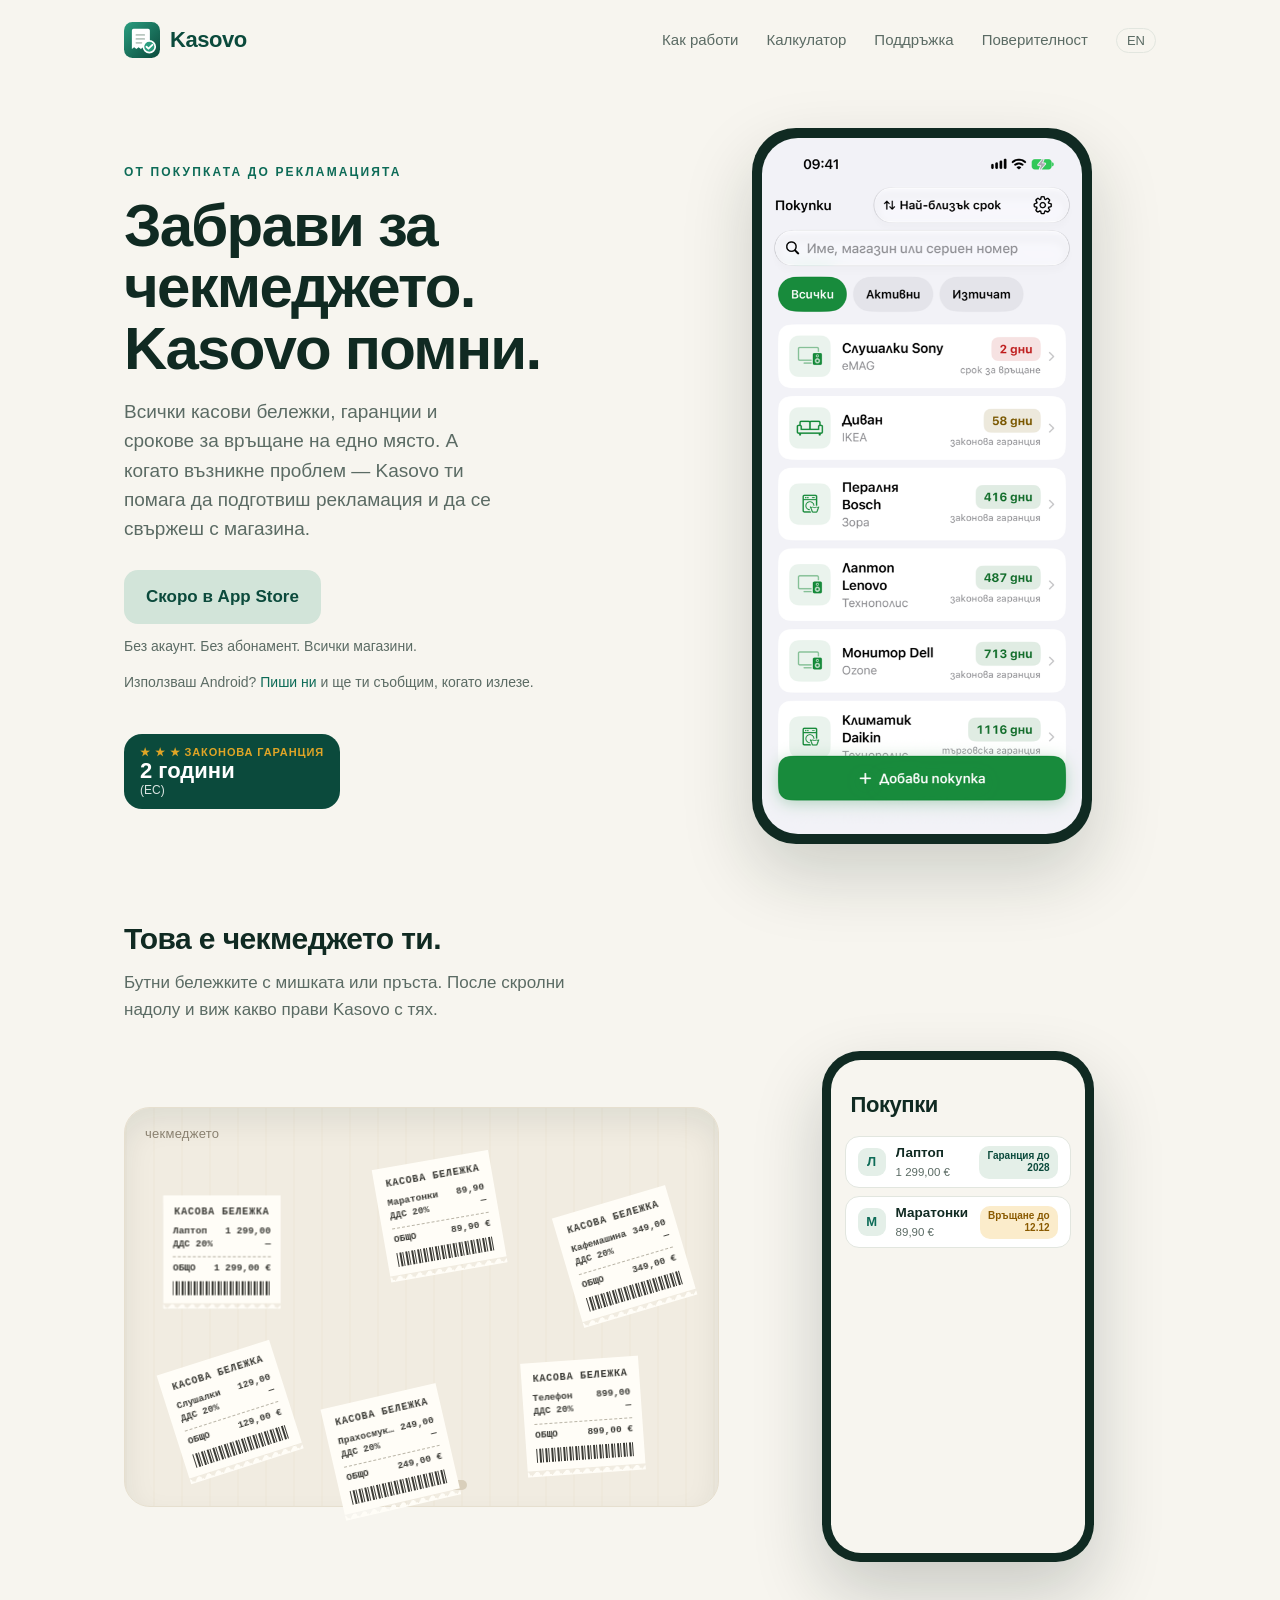
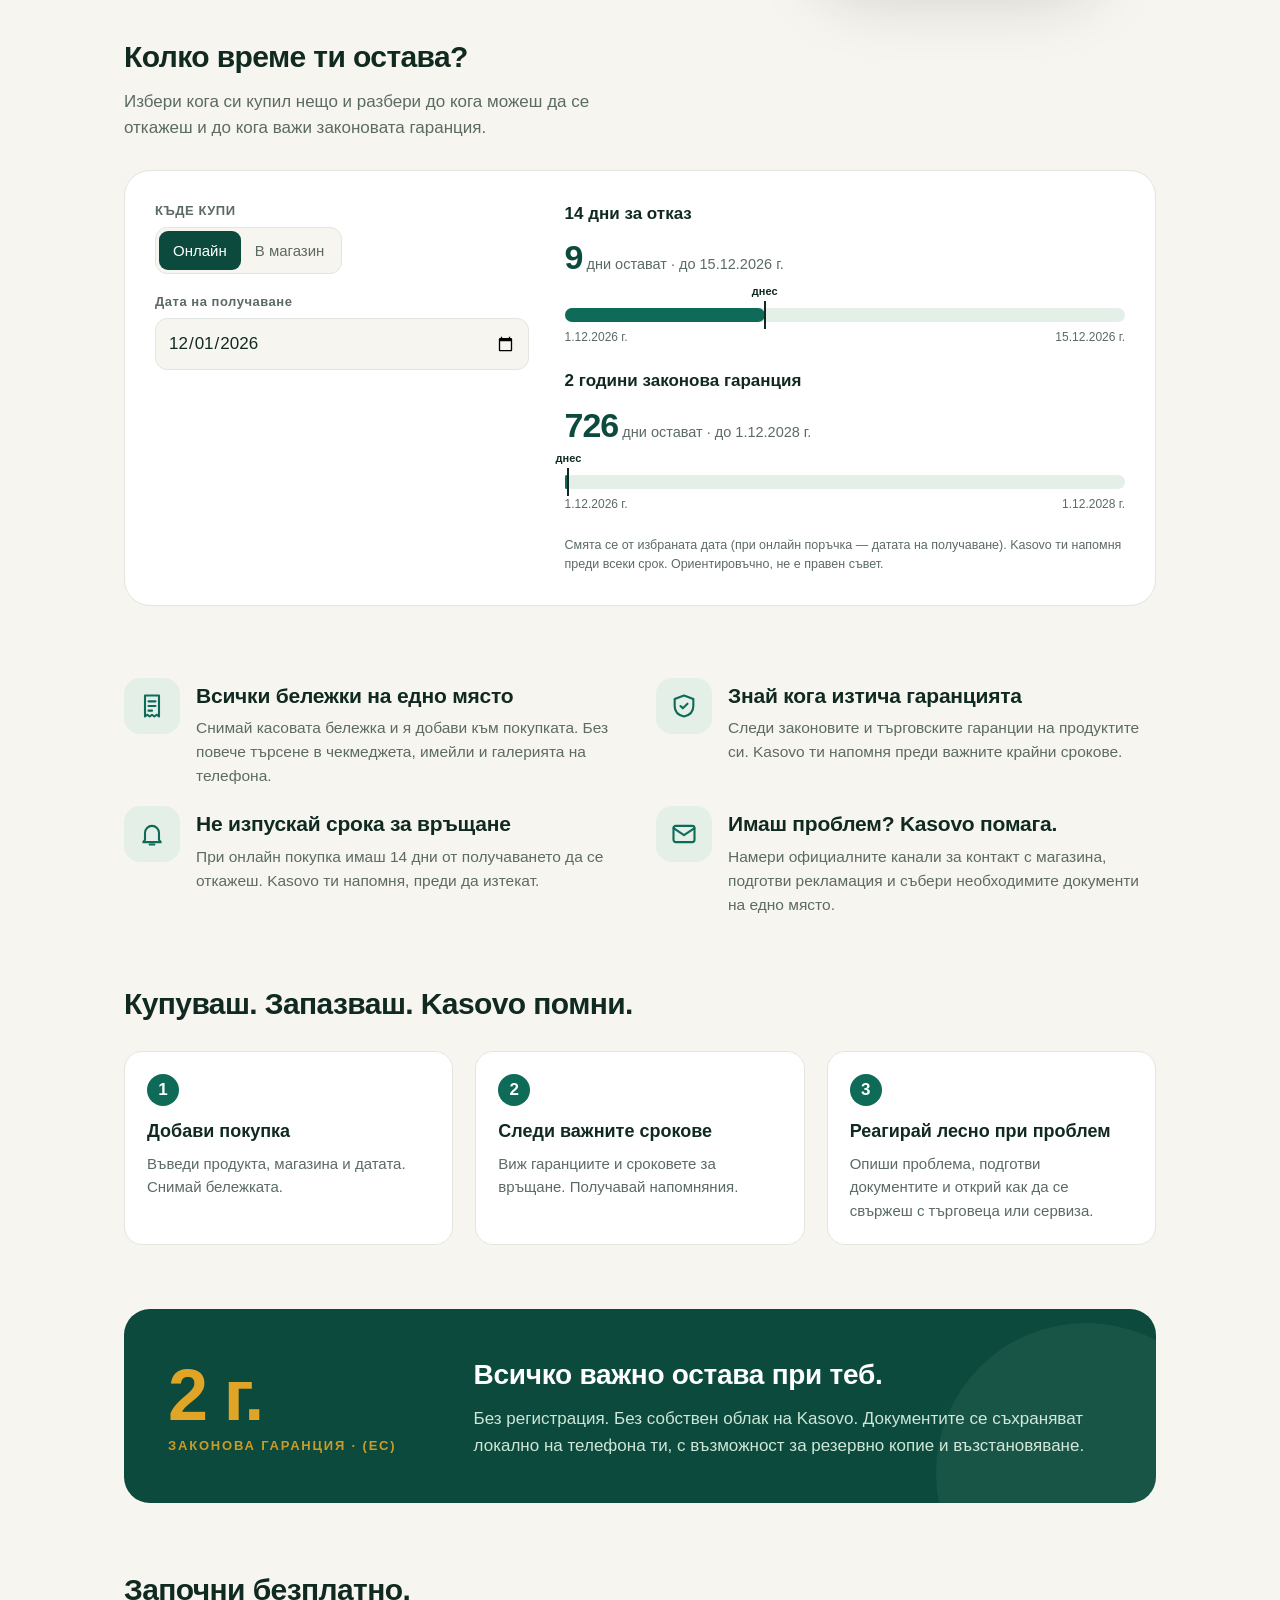
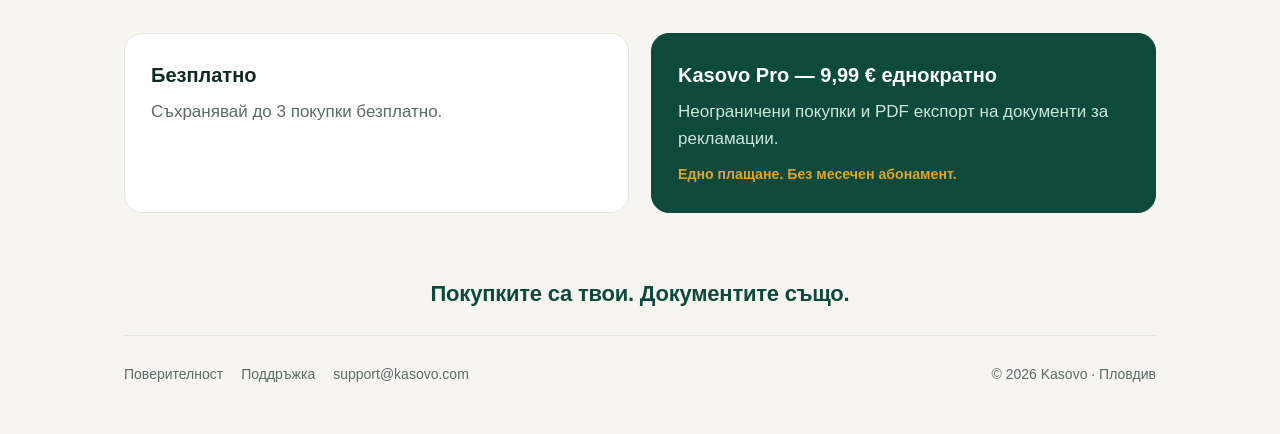
==== commit 0e481c2c: "Update index.html" ====
--- a/index.html
+++ b/index.html
@@ -61,12 +61,13 @@
   footer a{color:var(--muted);margin-right:18px}
   @media(max-width:860px){.hero,.law,.plans{grid-template-columns:1fr}.feats,.steps{grid-template-columns:1fr}nav a{margin-left:12px}.hero::before{display:none}}
 </style>
+<link rel="stylesheet" href="fx.css">
 </head>
 <body>
 <div class="wrap">
   <header>
     <a class="logo" href="/"><svg viewBox="0 0 64 64" aria-hidden="true"><defs><linearGradient id="lg" x1="0" y1="0" x2="1" y2="1"><stop offset="0" stop-color="#2a9d7f"/><stop offset="1" stop-color="#0b4a3c"/></linearGradient></defs><rect width="64" height="64" rx="15" fill="url(#lg)"/><path d="M17 12h26a3 3 0 0 1 3 3v33l-4-3-4 3-4-3-4 3-4-3-4 3-4-3-4 3V15a3 3 0 0 1 3-3z" fill="#fff"/><path d="M22 23h14M22 30h14M22 37h9" stroke="#b9c7c0" stroke-width="3" stroke-linecap="round"/><circle cx="45" cy="44" r="10.5" fill="#2a9d7f" stroke="#fff" stroke-width="3"/><path d="M40 44l3.5 3.5 7-7" stroke="#fff" stroke-width="3.2" fill="none" stroke-linecap="round" stroke-linejoin="round"/></svg>Kasovo</a>
-    <nav><a href="#how">Как работи</a><a href="support.html">Поддръжка</a><a href="privacy.html">Поверителност</a><a class="lang" href="en/">EN</a></nav>
+    <nav><a href="#how">Как работи</a><a href="#calc">Калкулатор</a><a href="support.html">Поддръжка</a><a href="privacy.html">Поверителност</a><a class="lang" href="en/">EN</a></nav>
   </header>
 
   <section class="hero">
@@ -76,9 +77,31 @@
       <p class="sub">Всички касови бележки, гаранции и срокове за връщане на едно място. А когато възникне проблем — Kasovo ти помага да подготвиш рекламация и да се свържеш с магазина.</p>
       <span class="cta soon">Скоро в App Store</span>
       <p class="note">Без акаунт. Без абонамент. Всички магазини.</p>
+      <p class="note android">Използваш Android? <a href="mailto:android@kasovo.com?subject=Kasovo%20%D0%B7%D0%B0%20Android&amp;body=%D0%98%D1%81%D0%BA%D0%B0%D0%BC%20Kasovo%20%D0%B7%D0%B0%20Android.">Пиши ни</a> и ще ти съобщим, когато излезе.</p>
       <div class="badge"><small>★ ★ ★ ЗАКОНОВА ГАРАНЦИЯ</small><b>2 години</b><i>(ЕС)</i></div>
     </div>
     <div class="shot"><img src="home-bg.png" alt="Екранът „Покупки" в Kasovo" width="538" height="1170" loading="eager"></div>
+  </section>
+
+  <section class="drawer" id="drawer">
+    <h2>Това е чекмеджето ти.</h2>
+    <p class="lead">Бутни бележките с мишката или пръста. После скролни надолу и виж какво прави Kasovo с тях.</p>
+    <div class="drawer-stage">
+      <div class="pile"><span class="pile-hint">чекмеджето</span></div>
+      <div class="mini" aria-label="Kasovo подрежда покупките"><div class="mini-in"><h4>Покупки</h4><div class="slots"></div><p class="mini-done">Всичко е подредено. Kasovo помни сроковете.</p></div></div>
+    </div>
+  </section>
+
+  <section class="calc" id="calc">
+    <h2>Колко време ти остава?</h2>
+    <p class="lead">Избери кога си купил нещо и разбери до кога можеш да се откажеш и до кога важи законовата гаранция.</p>
+    <div class="calc-box">
+      <div>
+        <div class="field"><label>КЪДЕ КУПИ</label><div class="seg" role="group"><button type="button" class="on" data-m="online" aria-pressed="true">Онлайн</button><button type="button" data-m="store" aria-pressed="false">В магазин</button></div></div>
+        <div class="field"><label class="lbl-date" for="c-date">Дата на получаване</label><input type="date" id="c-date"></div>
+      </div>
+      <div class="c-out" aria-live="polite"></div>
+    </div>
   </section>
 
   <section class="feats" id="how"><div class="feat"><div class="ic"><svg viewBox="0 0 24 24"><path d="M6 3h12v18l-2-1.5L14 21l-2-1.5L10 21l-2-1.5L6 21z"/><path d="M9 8h6M9 12h6M9 16h3"/></svg></div><div><h3>Всички бележки на едно място</h3><p>Снимай касовата бележка и я добави към покупката. Без повече търсене в чекмеджета, имейли и галерията на телефона.</p></div></div><div class="feat"><div class="ic"><svg viewBox="0 0 24 24"><path d="M12 3l8 3v6c0 5-3.5 8-8 9-4.5-1-8-4-8-9V6z"/><path d="M9 12l2 2 4-4"/></svg></div><div><h3>Знай кога изтича гаранцията</h3><p>Следи законовите и търговските гаранции на продуктите си. Kasovo ти напомня преди важните крайни срокове.</p></div></div><div class="feat"><div class="ic"><svg viewBox="0 0 24 24"><path d="M6 17V11a6 6 0 0 1 12 0v6l1.5 2h-15z"/><path d="M10 21h4"/></svg></div><div><h3>Не изпускай срока за връщане</h3><p>При онлайн покупка имаш 14 дни от получаването да се откажеш. Kasovo ти напомня, преди да изтекат.</p></div></div><div class="feat"><div class="ic"><svg viewBox="0 0 24 24"><rect x="3" y="5" width="18" height="14" rx="2"/><path d="M3 7l9 6 9-6"/></svg></div><div><h3>Имаш проблем? Kasovo помага.</h3><p>Намери официалните канали за контакт с магазина, подготви рекламация и събери необходимите документи на едно място.</p></div></div></section>
@@ -103,5 +126,6 @@
     <div>© 2026 Kasovo · Пловдив</div>
   </footer>
 </div>
+<script src="fx.js" defer></script>
 </body>
 </html>
--- a/fx.css
+++ b/fx.css
@@ -0,0 +1,62 @@
+/* Kasovo — interactive sections (drawer + deadline calculator) */
+.drawer{position:relative;padding:8px 0 72px}
+.drawer h2,.calc h2{font-size:30px;letter-spacing:-.02em;margin:0 0 8px}
+.drawer .lead,.calc .lead{color:var(--muted);margin:0 0 28px;max-width:52ch}
+.drawer-stage{position:relative;display:grid;grid-template-columns:1.2fr .8fr;gap:40px;align-items:center;min-height:440px}
+.pile{position:relative;height:400px;border-radius:26px;background:repeating-linear-gradient(90deg,#efe9dc 0 2px,transparent 2px 28px),#f1ece1;border:1px solid #e6dfcf;box-shadow:inset 0 14px 30px rgba(16,42,34,.08);overflow:visible;touch-action:pan-y}
+.pile::after{content:"";position:absolute;left:50%;bottom:16px;width:90px;height:10px;margin-left:-45px;border-radius:6px;background:#d9cfbb}
+.pile-hint{position:absolute;left:20px;top:16px;font-size:13px;color:#8a8170;letter-spacing:.02em;pointer-events:none}
+.rcpt{position:absolute;left:0;top:0;width:118px;padding:10px 10px 14px;background:#fffdf7;color:#3b3b36;font:600 9.5px/1.45 "SFMono-Regular",Menlo,Consolas,monospace;box-shadow:0 6px 16px rgba(16,42,34,.14);will-change:transform,opacity;user-select:none;pointer-events:none;
+  -webkit-mask:linear-gradient(#000 0 0) top/100% calc(100% - 6px) no-repeat,conic-gradient(from 135deg at top,#000 90deg,#0000 0) bottom/10px 6px repeat-x;
+          mask:linear-gradient(#000 0 0) top/100% calc(100% - 6px) no-repeat,conic-gradient(from 135deg at top,#000 90deg,#0000 0) bottom/10px 6px repeat-x}
+.rcpt b{display:block;text-align:center;font-size:10px;letter-spacing:.08em;margin-bottom:4px}
+.rcpt .ln{display:flex;justify-content:space-between;gap:6px}
+.rcpt .ln span:first-child{overflow:hidden;white-space:nowrap;text-overflow:ellipsis}
+.rcpt .tot{border-top:1px dashed #b9b4a6;margin-top:5px;padding-top:4px}
+.rcpt .bc{height:14px;margin-top:6px;background:repeating-linear-gradient(90deg,#3b3b36 0 1px,transparent 1px 3px,#3b3b36 3px 5px,transparent 5px 6px)}
+.mini{justify-self:center;width:272px;border-radius:38px;padding:9px;background:#102a22;box-shadow:0 30px 70px rgba(15,31,23,.2)}
+.mini-in{border-radius:30px;background:#f7f5ef;min-height:420px;padding:22px 14px 16px}
+.mini-in h4{margin:6px 6px 14px;font-size:22px;letter-spacing:-.02em}
+.slot{height:52px;margin-bottom:8px;border-radius:14px}
+.card{background:#fff;border:1px solid var(--line);display:flex;align-items:center;gap:10px;padding:0 12px;opacity:0;transform:translateY(6px) scale(.97);transition:opacity .35s ease,transform .35s ease}
+.card.on{opacity:1;transform:none}
+.card i{flex:0 0 28px;height:28px;border-radius:9px;background:var(--mint);display:grid;place-items:center;font-style:normal;color:var(--green);font-weight:800;font-size:13px}
+.card div{min-width:0;flex:1}
+.card strong{display:block;font-size:13.5px;white-space:nowrap;overflow:hidden;text-overflow:ellipsis}
+.card span{display:block;font-size:11.5px;color:var(--muted);white-space:nowrap}
+.card em{font-style:normal;font-size:10px;line-height:1.25;text-align:right;font-weight:700;padding:4px 8px;border-radius:10px;background:var(--mint);color:var(--green-d);white-space:nowrap}
+.card em.warn{background:#fbeccb;color:#8a5a00}
+.mini-done{margin:12px 6px 0;font-size:12px;color:var(--green);font-weight:700;opacity:0;transition:opacity .4s}
+.mini-done.on{opacity:1}
+
+/* calculator */
+.calc{padding:0 0 72px}
+.calc-box{background:#fff;border:1px solid var(--line);border-radius:26px;padding:30px;display:grid;grid-template-columns:.8fr 1.2fr;gap:36px}
+.calc label{display:block;font-size:13px;font-weight:700;color:var(--muted);letter-spacing:.04em;margin:0 0 6px}
+.calc input[type=date]{width:100%;font:inherit;padding:11px 12px;border:1px solid var(--line);border-radius:12px;background:var(--bg);color:var(--ink)}
+.field{margin-bottom:18px}
+.seg{display:inline-flex;background:var(--bg);border:1px solid var(--line);border-radius:12px;padding:3px}
+.seg button{font:inherit;font-size:15px;border:0;background:transparent;padding:8px 14px;border-radius:9px;color:var(--muted);cursor:pointer}
+.seg button.on{background:var(--green-d);color:#fff}
+.tl{margin-bottom:22px}
+.tl h3{margin:0 0 4px;font-size:17px}
+.tl p{margin:0 0 24px;color:var(--muted);font-size:14.5px}
+.bar{position:relative;height:14px;border-radius:999px;background:var(--mint)}
+.bar .fill{position:absolute;left:0;top:0;bottom:0;border-radius:999px;background:var(--green);width:0;transition:width .9s cubic-bezier(.2,.8,.2,1)}
+.bar.over .fill{background:#b9c6bf}
+.bar .now{position:absolute;top:-7px;width:2px;height:28px;background:var(--ink);transform:translateX(-1px);transition:left .9s cubic-bezier(.2,.8,.2,1)}
+.bar .now::after{content:attr(data-l);position:absolute;top:-18px;left:50%;transform:translateX(-50%);font-size:11px;font-weight:700;white-space:nowrap}
+.bar .rem{position:absolute;top:50%;width:10px;height:10px;margin:-5px 0 0 -5px;border-radius:50%;background:var(--amber);box-shadow:0 0 0 3px #fff}
+.ends{display:flex;justify-content:space-between;font-size:12px;color:var(--muted);margin-top:6px}
+.big-n{font-size:34px;font-weight:900;letter-spacing:-.03em;color:var(--green-d)}
+.calc .fine{font-size:12.5px;color:var(--muted);margin:6px 0 0}
+.calc .store-note{background:#fbf6ea;border-radius:12px;padding:12px 14px;font-size:14px;color:#6b5420}
+
+@media(max-width:860px){
+  .drawer-stage{grid-template-columns:1fr;gap:24px}
+  .pile{height:300px}
+  .calc-box{grid-template-columns:1fr;padding:22px}
+}
+@media(prefers-reduced-motion:reduce){
+  .card,.mini-done,.bar .fill,.bar .now{transition:none}
+}
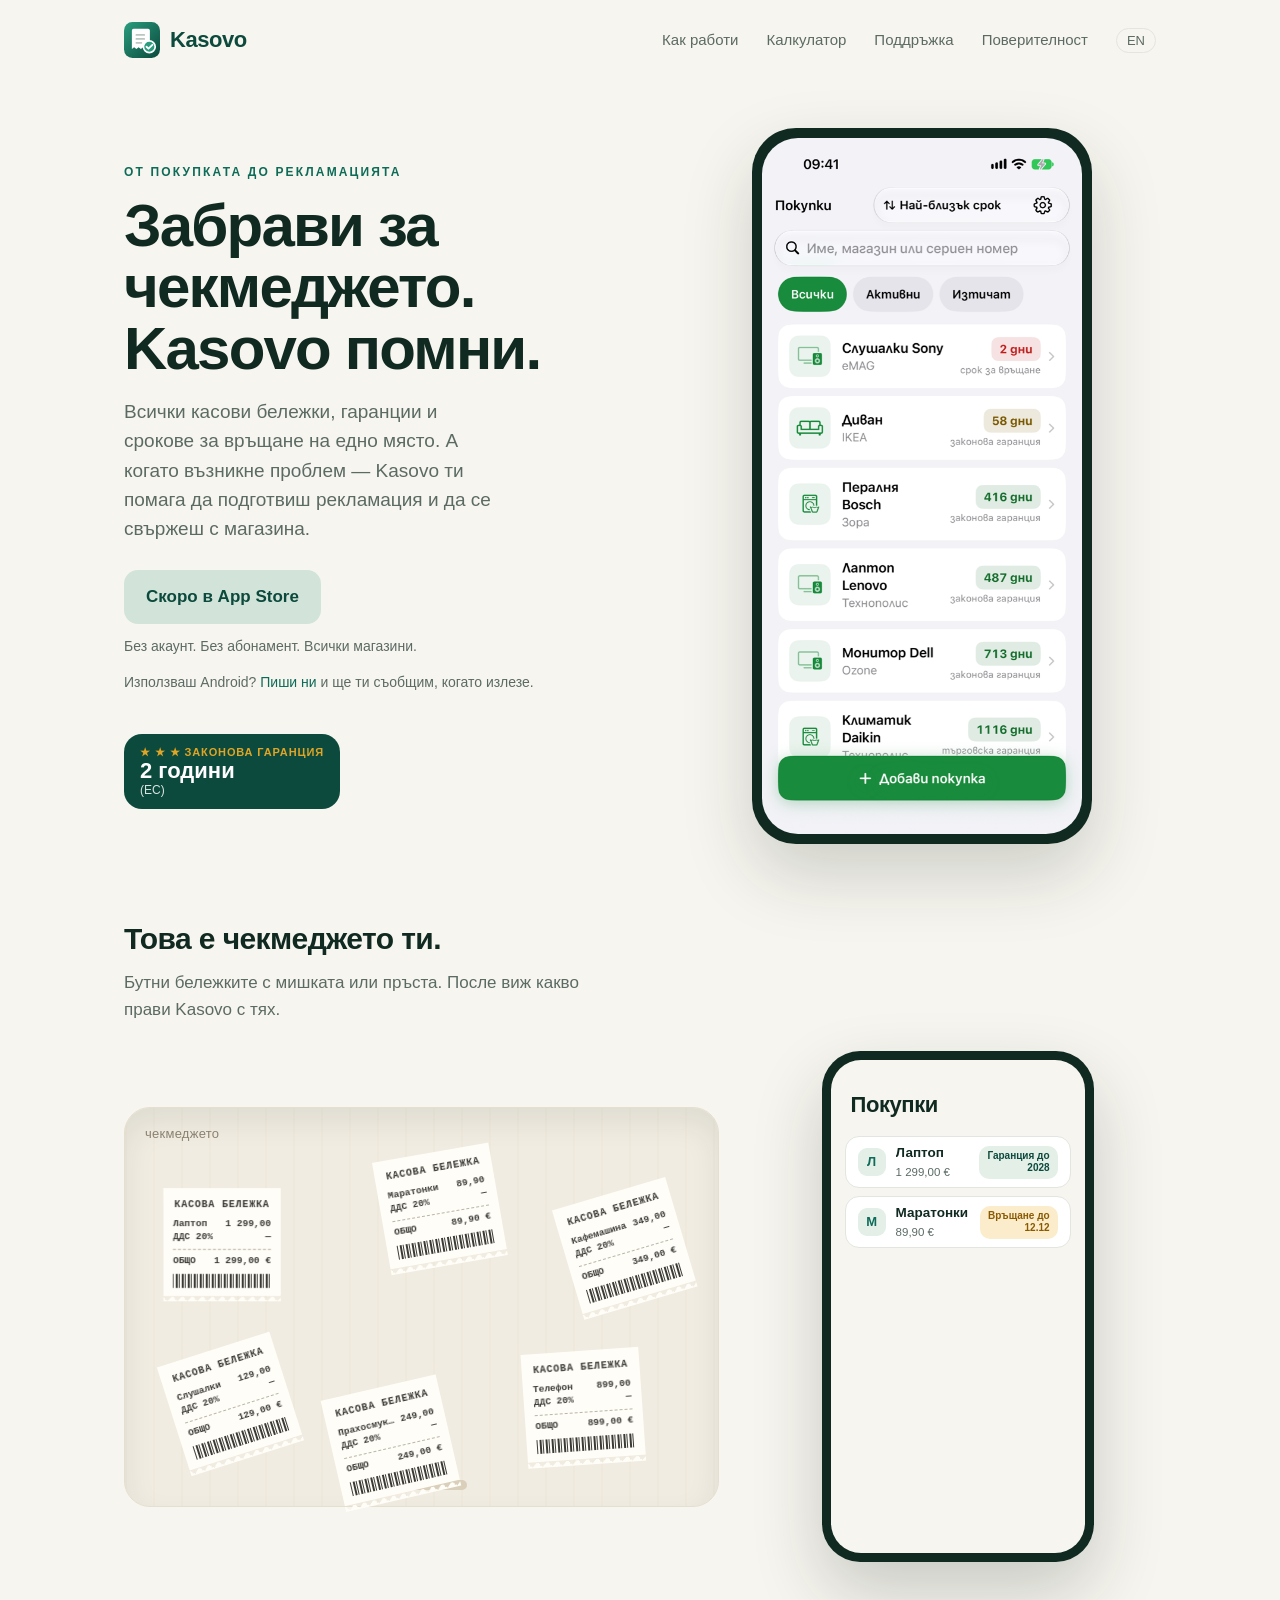
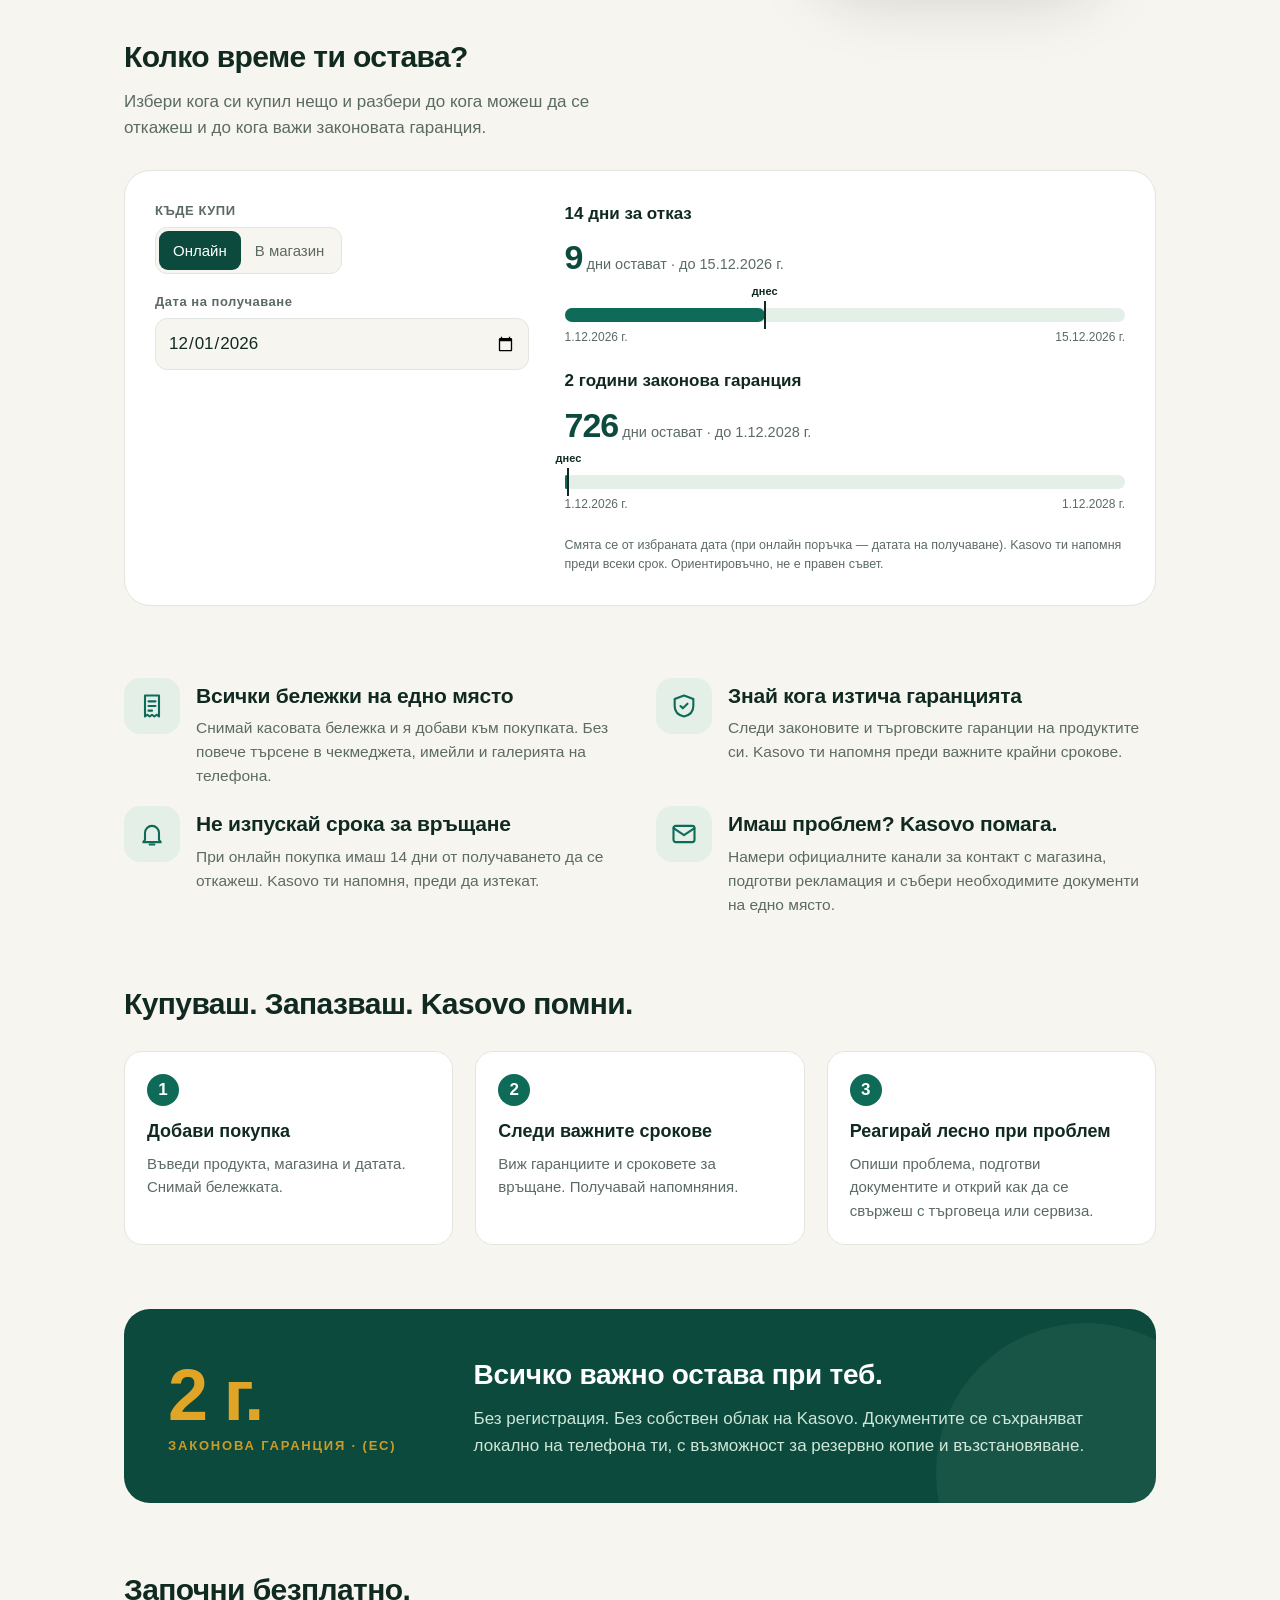
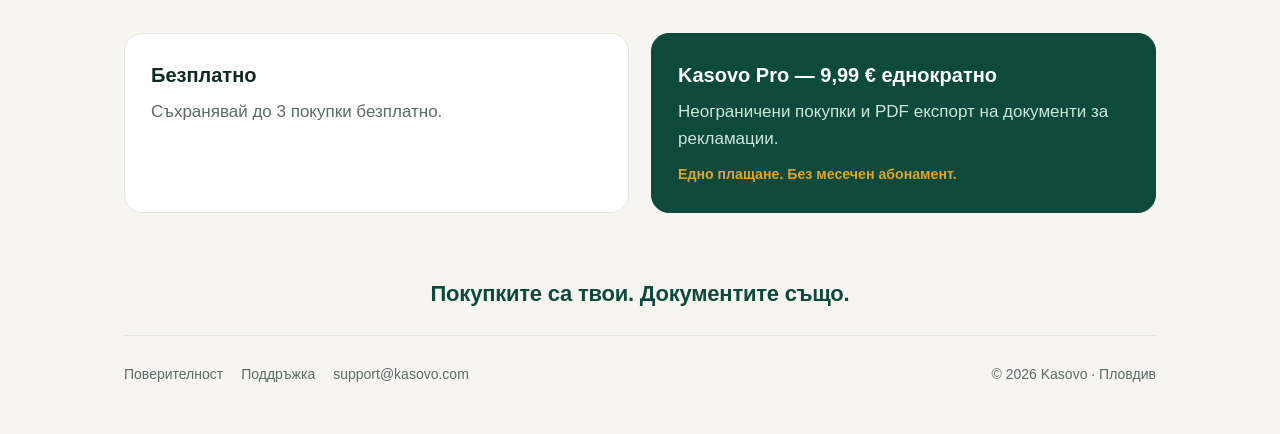
==== commit 26ca8b8d: "Update index.html" ====
--- a/index.html
+++ b/index.html
@@ -85,10 +85,10 @@
 
   <section class="drawer" id="drawer">
     <h2>Това е чекмеджето ти.</h2>
-    <p class="lead">Бутни бележките с мишката или пръста. После скролни надолу и виж какво прави Kasovo с тях.</p>
+    <p class="lead">Бутни бележките с мишката или пръста. После виж какво прави Kasovo с тях.</p>
     <div class="drawer-stage">
       <div class="pile"><span class="pile-hint">чекмеджето</span></div>
-      <div class="mini" aria-label="Kasovo подрежда покупките"><div class="mini-in"><h4>Покупки</h4><div class="slots"></div><p class="mini-done">Всичко е подредено. Kasovo помни сроковете.</p></div></div>
+      <div class="mini" aria-label="Kasovo подрежда покупките"><div class="mini-in"><h4>Покупки</h4><div class="slots"></div><p class="mini-done">Всичко е подредено. Kasovo помни сроковете.</p><button type="button" class="replay">Още веднъж</button></div></div>
     </div>
   </section>
 
--- a/fx.css
+++ b/fx.css
@@ -28,6 +28,7 @@
 .card em.warn{background:#fbeccb;color:#8a5a00}
 .mini-done{margin:12px 6px 0;font-size:12px;color:var(--green);font-weight:700;opacity:0;transition:opacity .4s}
 .mini-done.on{opacity:1}
+.replay{display:none;margin:10px 6px 0;font:inherit;font-size:13px;font-weight:700;color:var(--green-d);background:var(--mint);border:0;border-radius:999px;padding:7px 14px;cursor:pointer}
 
 /* calculator */
 .calc{padding:0 0 72px}
@@ -53,8 +54,19 @@
 .calc .store-note{background:#fbf6ea;border-radius:12px;padding:12px 14px;font-size:14px;color:#6b5420}
 
 @media(max-width:860px){
-  .drawer-stage{grid-template-columns:1fr;gap:24px}
-  .pile{height:300px}
+  .hero .shot{display:none}
+  .hero{padding:20px 0 28px;gap:0}
+  .drawer{padding:0 0 56px}
+  .drawer h2{font-size:25px}
+  .drawer .lead{margin-bottom:18px;font-size:15.5px}
+  .drawer-stage{grid-template-columns:1fr;gap:20px;min-height:0}
+  .pile{height:250px}
+  .mini{width:100%;max-width:300px}
+  .mini-in{min-height:0}
+  .replay.on{display:inline-block}
+  nav{padding-left:8px}
+  nav a{margin-left:10px;font-size:13.5px;white-space:nowrap}
+  nav a[href$="privacy.html"],nav a[href="#how"]{display:none}
   .calc-box{grid-template-columns:1fr;padding:22px}
 }
 @media(prefers-reduced-motion:reduce){
